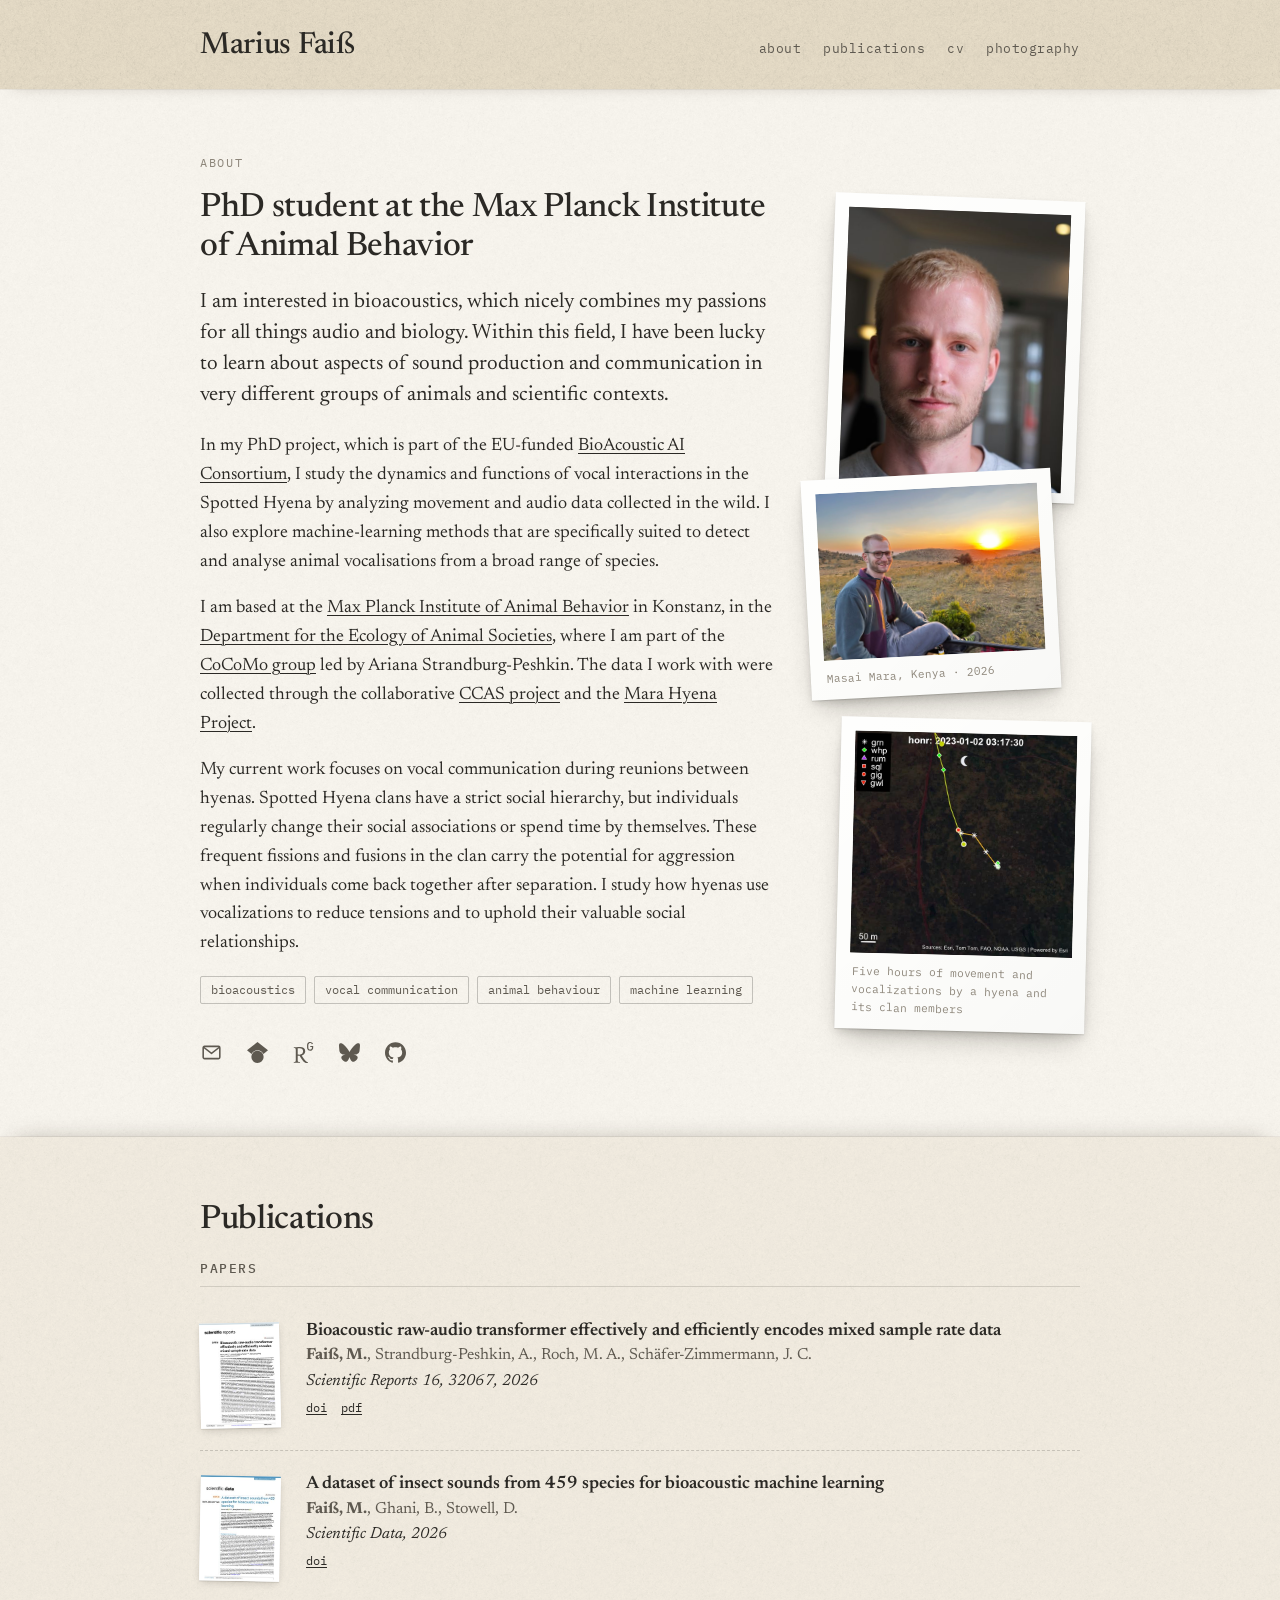
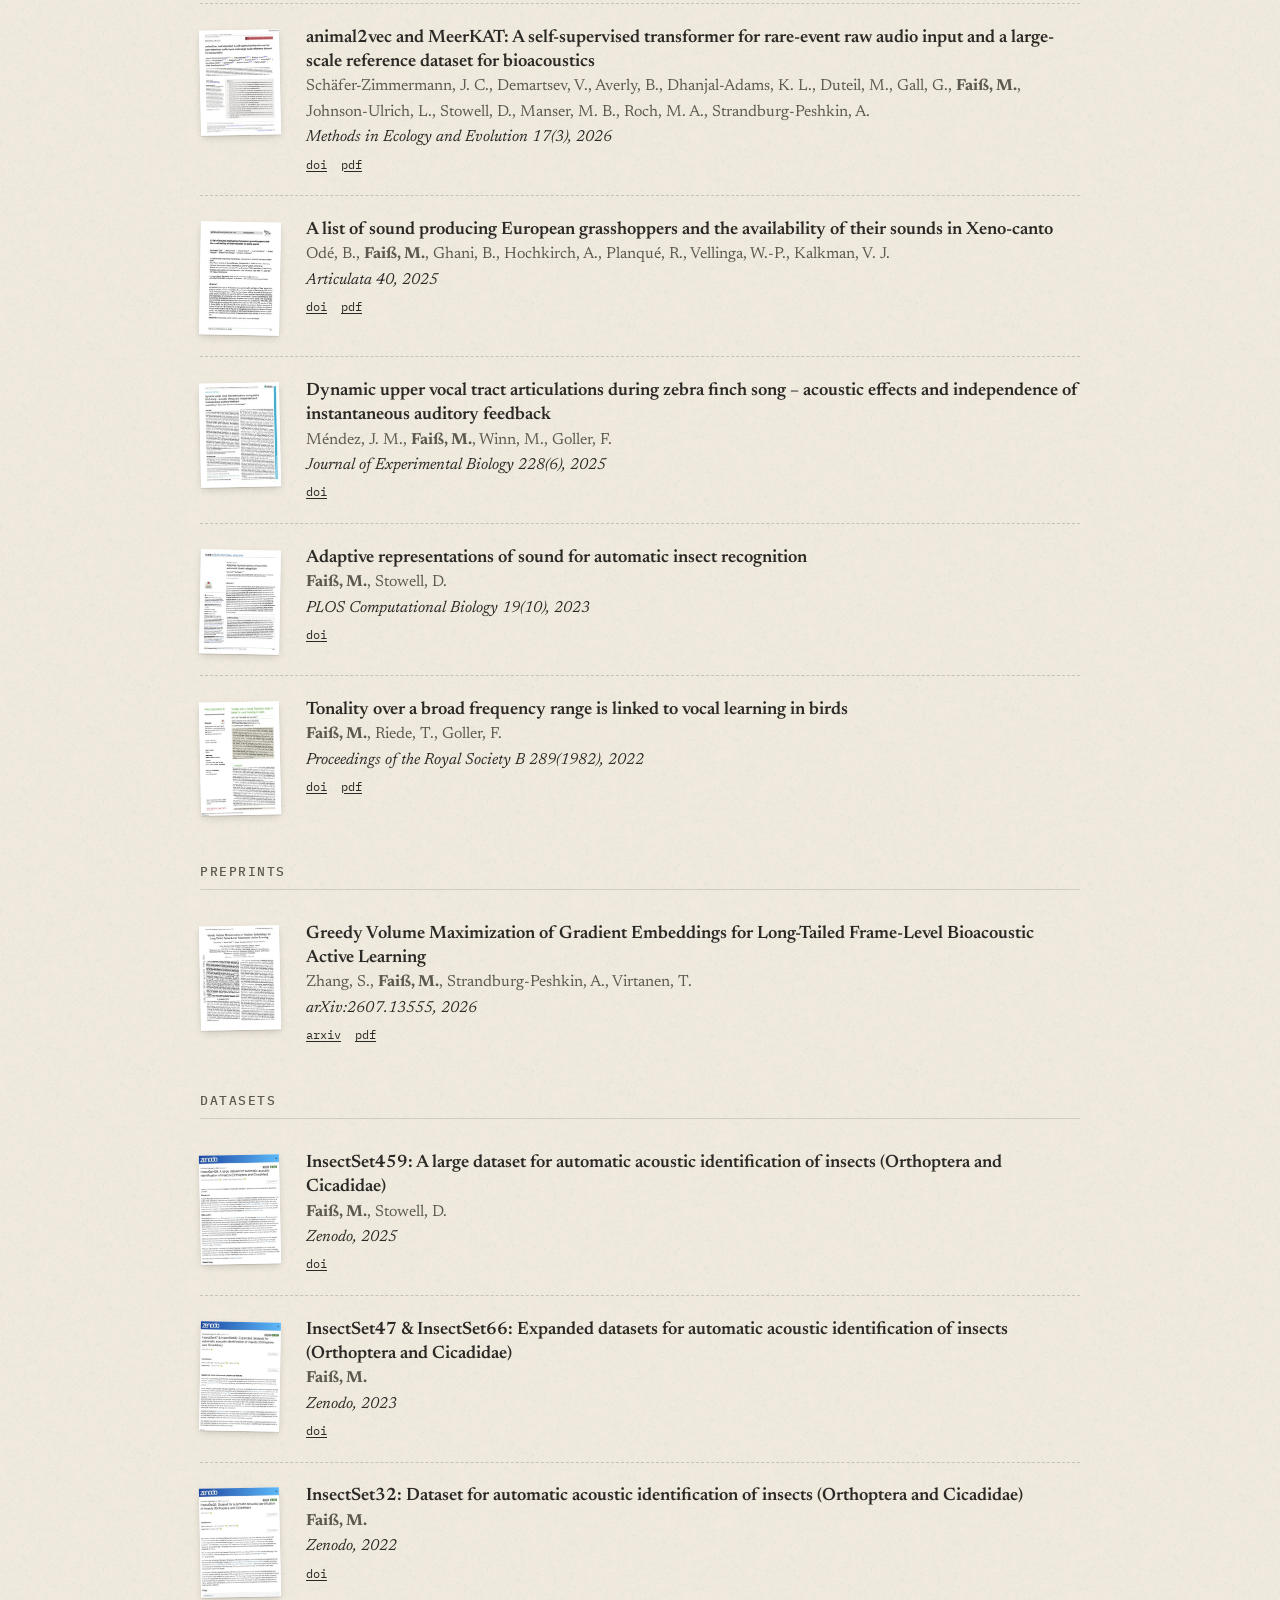
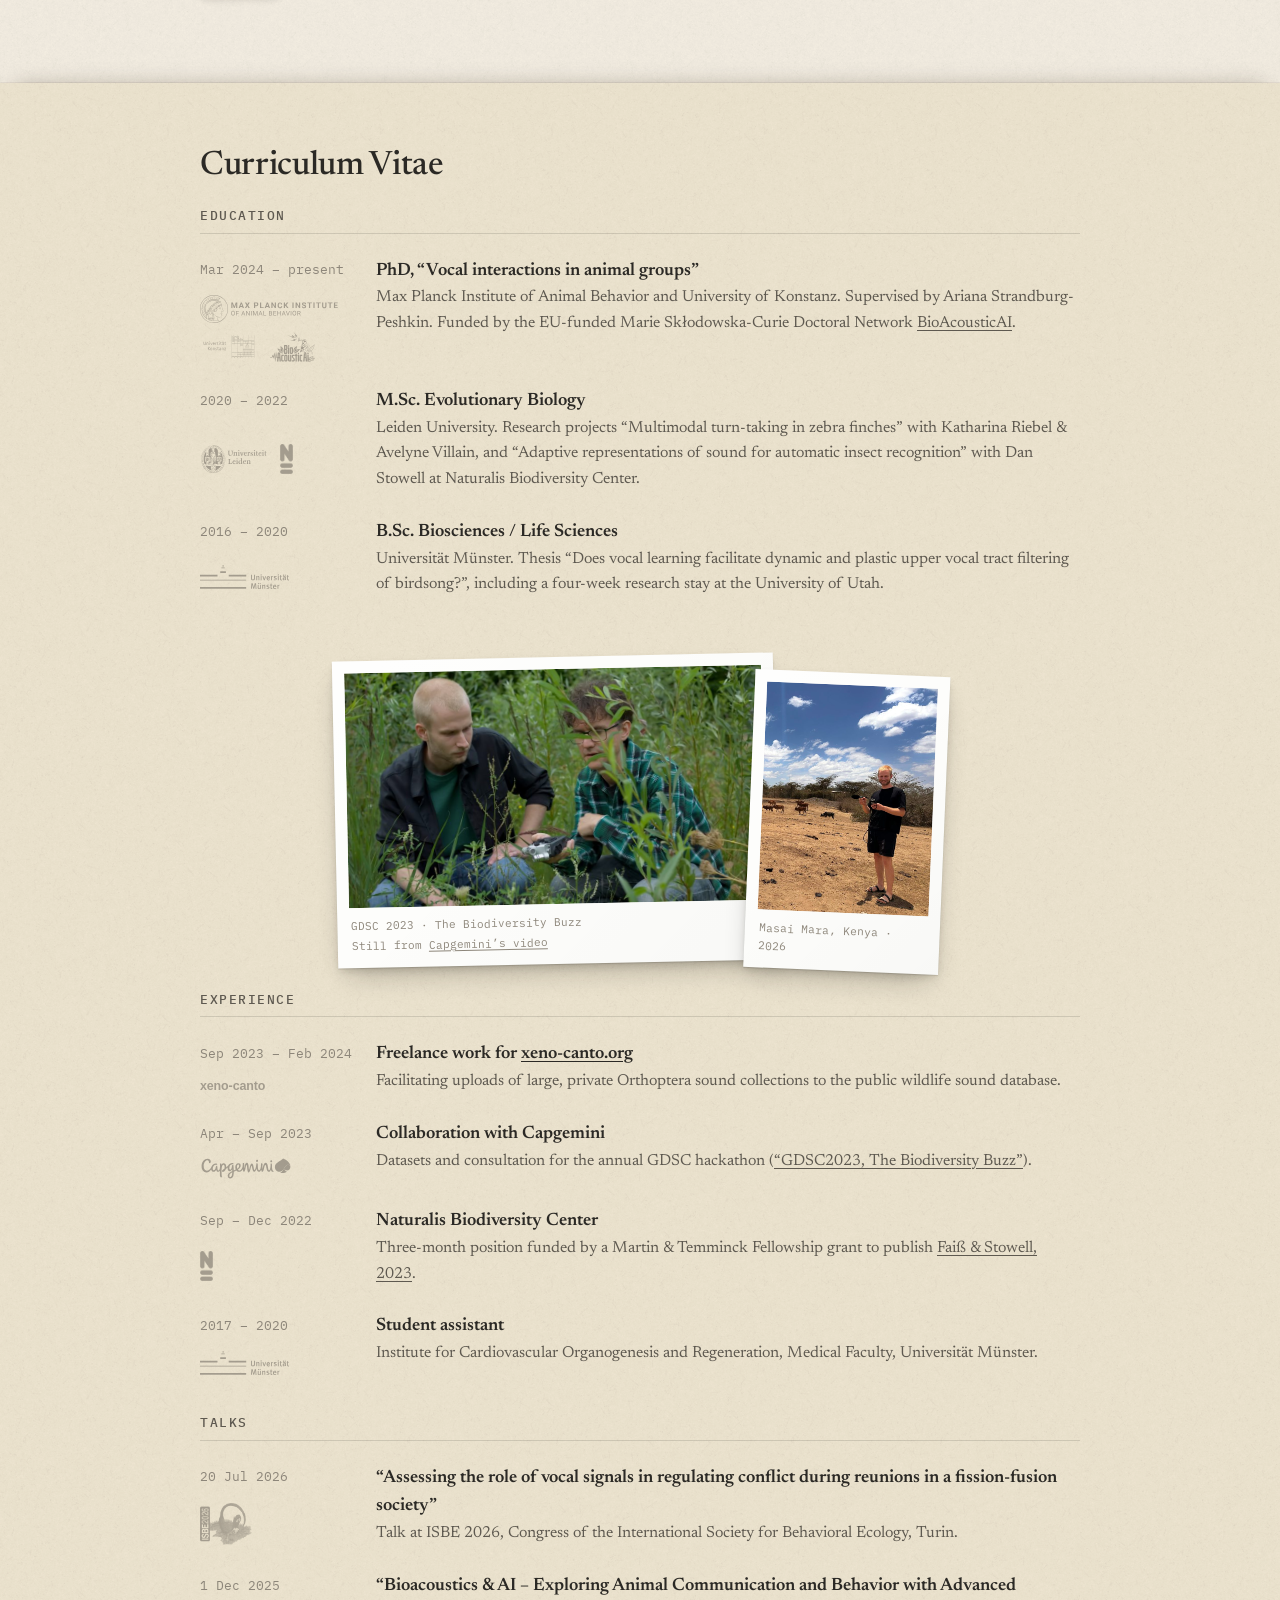
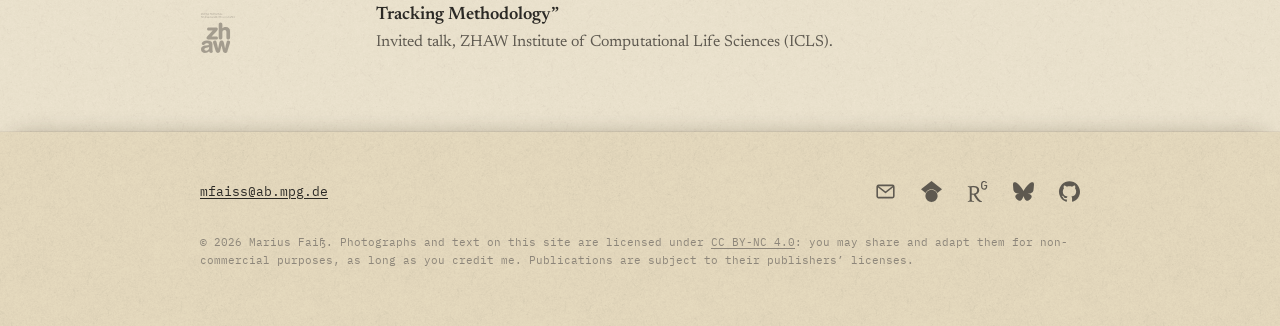
==== index.html @ 3f541213 "Photo viewer: tap the left or right half of the photo to go back or forward on touch screens Co-Auth" ====
<!doctype html>
<html lang="en">
<head>
  <meta charset="utf-8">
  <meta name="viewport" content="width=device-width, initial-scale=1, viewport-fit=cover">
  <meta name="theme-color" content="#e9dfca">
  <title>Marius Faiß</title>
  <meta name="description" content="Marius Faiß, PhD student in bioacoustics at the Max Planck Institute of Animal Behavior. Research, CV, publications and analog photography.">
  <link rel="preconnect" href="https://fonts.googleapis.com">
  <link rel="preconnect" href="https://fonts.gstatic.com" crossorigin>
  <link href="https://fonts.googleapis.com/css2?family=IBM+Plex+Mono:wght@400;500&family=Newsreader:ital,opsz,wght@0,6..72,400;0,6..72,500;0,6..72,600;1,6..72,400&display=swap" rel="stylesheet">
  <link rel="stylesheet" href="css/style.css?v=47aab114">
  <script src="js/site.js?v=64daeb71" defer></script>
</head>
<body>
  <main class="desk">

    <header class="masthead">
      <h1><a href="index.html">Marius Faiß</a></h1>
      <nav>
        <a href="#about">about</a>
        <a href="#publications">publications</a>
        <a href="#cv">cv</a>
        <a href="photography.html">photography</a>
      </nav>
    </header>

    <!-- About: fresh white paper -->
    <section id="about" class="sheet sheet--about paper paper--white">
      <span class="label">About</span>
      <div class="about-grid">
      <div class="about-text">
      <h2>PhD student at the Max Planck Institute of Animal Behavior</h2>
      <p class="lede">I am interested in bioacoustics, which nicely combines my passions for all things audio and biology. Within this field, I have been lucky to learn about aspects of sound production and communication in very different groups of animals and scientific contexts.</p>
      <p>In my PhD project, which is part of the EU-funded <a href="https://bioacousticai.eu">BioAcoustic AI Consortium</a>, I study the dynamics and functions of vocal interactions in the Spotted Hyena by analyzing movement and audio data collected in the wild. I also explore machine-learning methods that are specifically suited to detect and analyse animal vocalisations from a broad range of species.</p>
      <p>I am based at the <a href="https://www.ab.mpg.de/verhaltensbiologie">Max Planck Institute of Animal Behavior</a> in Konstanz, in the <a href="https://www.ab.mpg.de/crofoot">Department for the Ecology of Animal Societies</a>, where I am part of the <a href="https://www.cocomo.group/">CoCoMo group</a> led by Ariana Strandburg-Peshkin. The data I work with were collected through the collaborative <a href="https://www.movecall.group/home">CCAS project</a> and the <a href="https://www.marahyenas.com">Mara Hyena Project</a>.</p>
      <p>My current work focuses on vocal communication during reunions between hyenas. Spotted Hyena clans have a strict social hierarchy, but individuals regularly change their social associations or spend time by themselves. These frequent fissions and fusions in the clan carry the potential for aggression when individuals come back together after separation. I study how hyenas use vocalizations to reduce tensions and to uphold their valuable social relationships.</p>
      <ul class="interests">
        <li>bioacoustics</li>
        <li>vocal communication</li>
        <li>animal behaviour</li>
        <li>machine learning</li>
      </ul>
      <ul class="icon-links">
        <li><a href="mailto:mfaiss@ab.mpg.de" title="Email" aria-label="Email"><svg viewBox="0 0 24 24" aria-hidden="true" fill="none" stroke="currentColor" stroke-width="1.8" stroke-linejoin="round"><rect x="2.5" y="5" width="19" height="14" rx="1.5"/><path d="M3 6l9 7 9-7"/></svg></a></li>
        <li><a href="https://scholar.google.com/citations?user=2Td-MbgAAAAJ" title="Google Scholar" aria-label="Google Scholar" target="_blank" rel="noopener"><svg viewBox="0 0 24 24" aria-hidden="true" fill="currentColor"><path d="M5.242 13.769L0 9.5 12 0l12 9.5-5.242 4.269C17.548 11.249 14.978 9.5 12 9.5c-2.977 0-5.548 1.748-6.758 4.269zM12 10a7 7 0 1 0 0 14 7 7 0 0 0 0-14z"/></svg></a></li>
        <li><a href="https://www.researchgate.net/profile/Marius-Faiss-2" title="ResearchGate" aria-label="ResearchGate" target="_blank" rel="noopener"><svg viewBox="0 0 24 24" aria-hidden="true" fill="currentColor"><path d="M19.586 0c-.818 0-1.508.19-2.073.565-.563.377-.97.936-1.213 1.68a3.193 3.193 0 0 0-.112.437 8.365 8.365 0 0 0-.078.53 9 9 0 0 0-.05.727c-.01.282-.013.621-.013 1.016a31.121 31.123 0 0 0 .014 1.017 9 9 0 0 0 .05.727 7.946 7.946 0 0 0 .077.53h-.005a3.334 3.334 0 0 0 .113.438c.245.743.65 1.303 1.214 1.68.565.376 1.256.564 2.075.564.8 0 1.536-.213 2.105-.603.57-.39.94-.916 1.175-1.65.076-.235.135-.558.177-.93a10.9 10.9 0 0 0 .043-1.207v-.82c0-.095-.047-.142-.14-.142h-3.064c-.094 0-.14.047-.14.141v.956c0 .094.046.14.14.14h1.666c.056 0 .084.03.084.086 0 .36 0 .62-.036.865-.038.244-.1.447-.147.606-.108.385-.348.664-.638.876-.29.212-.738.35-1.227.35-.545 0-.901-.15-1.21-.353-.306-.203-.517-.454-.67-.915a3.136 3.136 0 0 1-.147-.762 17.366 17.367 0 0 1-.034-.656c-.01-.26-.014-.572-.014-.939a26.401 26.403 0 0 1 .014-.938 15.821 15.822 0 0 1 .035-.656 3.19 3.19 0 0 1 .148-.76 1.89 1.89 0 0 1 .742-1.01c.344-.244.593-.352 1.137-.352.508 0 .815.096 1.144.303.33.207.528.492.764.925.047.094.111.118.198.07l1.044-.43c.075-.048.09-.115.042-.199a3.549 3.549 0 0 0-.466-.742 3 3 0 0 0-.679-.607 3.313 3.313 0 0 0-.903-.41A4.068 4.068 0 0 0 19.586 0zM8.217 5.836c-1.69 0-3.036.086-4.297.086-1.146 0-2.291 0-3.007-.029v.831l1.088.2c.744.144 1.174.488 1.174 2.264v11.288c0 1.777-.43 2.12-1.174 2.263l-1.088.2v.832c.773-.029 2.12-.086 3.465-.086 1.29 0 2.951.057 3.667.086v-.831l-1.49-.2c-.773-.115-1.174-.487-1.174-2.264v-4.784c.688.057 1.29.057 2.206.057 1.748 3.123 3.41 5.472 4.355 6.56.86 1.032 2.177 1.691 3.839 1.691.487 0 1.003-.086 1.318-.23v-.744c-1.031 0-2.063-.716-2.808-1.518-1.26-1.376-2.95-3.582-4.355-6.074 2.32-.545 4.04-2.722 4.04-4.9 0-3.208-2.492-4.698-5.758-4.698zm-.515 1.29c2.406 0 3.839 1.26 3.839 3.552 0 2.263-1.547 3.782-4.097 3.782-.974 0-1.404-.03-2.063-.086v-7.19c.66-.059 1.547-.059 2.32-.059z"/></svg></a></li>
        <li><a href="https://bsky.app/profile/mariusfaiss.bsky.social" title="Bluesky" aria-label="Bluesky" target="_blank" rel="noopener"><svg viewBox="0 0 24 24" aria-hidden="true" fill="currentColor"><path d="M5.202 2.857C7.954 4.922 10.913 9.11 12 11.358c1.087-2.247 4.046-6.436 6.798-8.501C20.783 1.366 24 .213 24 3.883c0 .732-.42 6.156-.667 7.037-.856 3.061-3.978 3.842-6.755 3.37 4.854.826 6.089 3.562 3.422 6.299-5.065 5.196-7.28-1.304-7.847-2.97-.104-.305-.152-.448-.153-.327 0-.121-.05.022-.153.327-.568 1.666-2.782 8.166-7.847 2.97-2.667-2.737-1.432-5.473 3.422-6.3-2.777.473-5.899-.308-6.755-3.369C.42 10.04 0 4.615 0 3.883c0-3.67 3.217-2.517 5.202-1.026"/></svg></a></li>
        <li><a href="https://github.com/mariusfaiss" title="GitHub" aria-label="GitHub" target="_blank" rel="noopener"><svg viewBox="0 0 24 24" aria-hidden="true" fill="currentColor"><path d="M12 .297c-6.63 0-12 5.373-12 12 0 5.303 3.438 9.8 8.205 11.385.6.113.82-.258.82-.577 0-.285-.01-1.04-.015-2.04-3.338.724-4.042-1.61-4.042-1.61C4.422 18.07 3.633 17.7 3.633 17.7c-1.087-.744.084-.729.084-.729 1.205.084 1.838 1.236 1.838 1.236 1.07 1.835 2.809 1.305 3.495.998.108-.776.417-1.305.76-1.605-2.665-.3-5.466-1.332-5.466-5.93 0-1.31.465-2.38 1.235-3.22-.135-.303-.54-1.523.105-3.176 0 0 1.005-.322 3.3 1.23.96-.267 1.98-.399 3-.405 1.02.006 2.04.138 3 .405 2.28-1.552 3.285-1.23 3.285-1.23.645 1.653.24 2.873.12 3.176.765.84 1.23 1.91 1.23 3.22 0 4.61-2.805 5.625-5.475 5.92.42.36.81 1.096.81 2.22 0 1.606-.015 2.896-.015 3.286 0 .315.21.69.825.57C20.565 22.092 24 17.592 24 12.297c0-6.627-5.373-12-12-12"/></svg></a></li>
      </ul>
      </div>
      <div class="about-prints">
        <figure class="print print--me">
          <div class="frame"><img src="photos/me/dscf5089.jpg" width="900" height="600" alt="Portrait of Marius Faiß"></div>
        </figure>
        <figure class="print print--me">
          <div class="frame"><img src="photos/me/img-8635.jpg" width="900" height="675" alt="Marius Faiß at sunset in the Masai Mara" loading="lazy"></div>
          <figcaption><span>Masai Mara, Kenya · 2026</span></figcaption>
        </figure>
        <figure class="print print--me print--video" title="Click to enlarge">
          <div class="frame"><video src="video/honr-movement.mp4" poster="video/honr-movement.jpg" width="600" height="600" autoplay muted loop playsinline preload="metadata" aria-label="Animated map of five hours of movement and vocalizations by a hyena and its clan members"></video></div>
          <figcaption><span>Five hours of movement and vocalizations by a hyena and its clan members</span></figcaption>
        </figure>
      </div>
      </div>
    </section>

    <!-- Publications: off-white stock -->
    <section id="publications" class="sheet sheet--pubs paper paper--offwhite">
      <h2>Publications</h2>

      <h3>Papers</h3>
      <ol class="pubs">
        <li>
          <a class="pub-thumb" href="https://doi.org/10.1038/s41598-026-74940-3" tabindex="-1" aria-hidden="true"><img src="img/pubs/scirep-2026.jpg" width="240" height="339" alt="" loading="lazy"></a>
          <span class="title">Bioacoustic raw-audio transformer effectively and efficiently encodes mixed sample rate data</span>
          <span class="authors"><strong>Faiß, M.</strong>, Strandburg-Peshkin, A., Roch, M. A., Schäfer-Zimmermann, J. C.</span>
          <span class="venue">Scientific Reports 16, 32067, 2026</span>
          <span class="links"><a href="https://doi.org/10.1038/s41598-026-74940-3">doi</a><a href="https://www.nature.com/articles/s41598-026-74940-3.pdf">pdf</a></span>
        </li>
        <li>
          <a class="pub-thumb" href="https://doi.org/10.1038/s41597-026-07123-4" tabindex="-1" aria-hidden="true"><img src="img/pubs/scidata-2026.jpg" width="240" height="339" alt="" loading="lazy"></a>
          <span class="title">A dataset of insect sounds from 459 species for bioacoustic machine learning</span>
          <span class="authors"><strong>Faiß, M.</strong>, Ghani, B., Stowell, D.</span>
          <span class="venue">Scientific Data, 2026</span>
          <span class="links"><a href="https://doi.org/10.1038/s41597-026-07123-4">doi</a></span>
        </li>
        <li>
          <a class="pub-thumb" href="https://doi.org/10.1111/2041-210x.70218" tabindex="-1" aria-hidden="true"><img src="img/pubs/mee-2026.jpg" width="240" height="339" alt="" loading="lazy"></a>
          <span class="title">animal2vec and MeerKAT: A self-supervised transformer for rare-event raw audio input and a large-scale reference dataset for bioacoustics</span>
          <span class="authors">Schäfer-Zimmermann, J. C., Demartsev, V., Averly, B., Dhanjal-Adams, K. L., Duteil, M., Gall, G., <strong>Faiß, M.</strong>, Johnson-Ulrich, L., Stowell, D., Manser, M. B., Roch, M. A., Strandburg-Peshkin, A.</span>
          <span class="venue">Methods in Ecology and Evolution 17(3), 2026</span>
          <span class="links"><a href="https://doi.org/10.1111/2041-210x.70218">doi</a><a href="https://besjournals.onlinelibrary.wiley.com/doi/pdf/10.1111/2041-210x.70218">pdf</a></span>
        </li>
        <li>
          <a class="pub-thumb" href="https://doi.org/10.62323/a100191" tabindex="-1" aria-hidden="true"><img src="img/pubs/articulata-2025.jpg" width="240" height="339" alt="" loading="lazy"></a>
          <span class="title">A list of sound producing European grasshoppers and the availability of their sounds in Xeno-canto</span>
          <span class="authors">Odé, B., <strong>Faiß, M.</strong>, Ghani, B., Hochkirch, A., Planqué, R., Vellinga, W.-P., Kalkman, V. J.</span>
          <span class="venue">Articulata 40, 2025</span>
          <span class="links"><a href="https://doi.org/10.62323/a100191">doi</a><a href="https://repository.naturalis.nl/pub/801802/Ode-2025-A-list-of-sound-producing-A.pdf">pdf</a></span>
        </li>
        <li>
          <a class="pub-thumb" href="https://doi.org/10.1242/jeb.249696" tabindex="-1" aria-hidden="true"><img src="img/pubs/jeb-2025.jpg" width="240" height="339" alt="" loading="lazy"></a>
          <span class="title">Dynamic upper vocal tract articulations during zebra finch song – acoustic effects and independence of instantaneous auditory feedback</span>
          <span class="authors">Méndez, J. M., <strong>Faiß, M.</strong>, Winn, M., Goller, F.</span>
          <span class="venue">Journal of Experimental Biology 228(6), 2025</span>
          <span class="links"><a href="https://doi.org/10.1242/jeb.249696">doi</a></span>
        </li>
        <li>
          <a class="pub-thumb" href="https://doi.org/10.1371/journal.pcbi.1011541" tabindex="-1" aria-hidden="true"><img src="img/pubs/ploscb-2023.jpg" width="240" height="339" alt="" loading="lazy"></a>
          <span class="title">Adaptive representations of sound for automatic insect recognition</span>
          <span class="authors"><strong>Faiß, M.</strong>, Stowell, D.</span>
          <span class="venue">PLOS Computational Biology 19(10), 2023</span>
          <span class="links"><a href="https://doi.org/10.1371/journal.pcbi.1011541">doi</a></span>
        </li>
        <li>
          <a class="pub-thumb" href="https://doi.org/10.1098/rspb.2022.0792" tabindex="-1" aria-hidden="true"><img src="img/pubs/procb-2022.jpg" width="240" height="339" alt="" loading="lazy"></a>
          <span class="title">Tonality over a broad frequency range is linked to vocal learning in birds</span>
          <span class="authors"><strong>Faiß, M.</strong>, Riede, T., Goller, F.</span>
          <span class="venue">Proceedings of the Royal Society B 289(1982), 2022</span>
          <span class="links"><a href="https://doi.org/10.1098/rspb.2022.0792">doi</a><a href="https://pmc.ncbi.nlm.nih.gov/articles/PMC9470270/">pdf</a></span>
        </li>
      </ol>

      <h3>Preprints</h3>
      <ol class="pubs">
        <li>
          <a class="pub-thumb" href="https://arxiv.org/abs/2607.13555" tabindex="-1" aria-hidden="true"><img src="img/pubs/arxiv-2026.jpg" width="240" height="339" alt="" loading="lazy"></a>
          <span class="title">Greedy Volume Maximization of Gradient Embeddings for Long-Tailed Frame-Level Bioacoustic Active Learning</span>
          <span class="authors">Zhang, S., <strong>Faiß, M.</strong>, Strandburg-Peshkin, A., Virtanen, T.</span>
          <span class="venue">arXiv:2607.13555, 2026</span>
          <span class="links"><a href="https://arxiv.org/abs/2607.13555">arxiv</a><a href="https://arxiv.org/pdf/2607.13555">pdf</a></span>
        </li>
      </ol>

      <h3>Datasets</h3>
      <ol class="pubs">
        <li>
          <a class="pub-thumb" href="https://doi.org/10.5281/zenodo.14056457" tabindex="-1" aria-hidden="true"><img src="img/pubs/zenodo-insectset459.jpg" width="240" height="339" alt="" loading="lazy"></a>
          <span class="title">InsectSet459: A large dataset for automatic acoustic identification of insects (Orthoptera and Cicadidae)</span>
          <span class="authors"><strong>Faiß, M.</strong>, Stowell, D.</span>
          <span class="venue">Zenodo, 2025</span>
          <span class="links"><a href="https://doi.org/10.5281/zenodo.14056457">doi</a></span>
        </li>
        <li>
          <a class="pub-thumb" href="https://doi.org/10.5281/zenodo.8252141" tabindex="-1" aria-hidden="true"><img src="img/pubs/zenodo-insectset47-66.jpg" width="240" height="339" alt="" loading="lazy"></a>
          <span class="title">InsectSet47 &amp; InsectSet66: Expanded datasets for automatic acoustic identification of insects (Orthoptera and Cicadidae)</span>
          <span class="authors"><strong>Faiß, M.</strong></span>
          <span class="venue">Zenodo, 2023</span>
          <span class="links"><a href="https://doi.org/10.5281/zenodo.8252141">doi</a></span>
        </li>
        <li>
          <a class="pub-thumb" href="https://doi.org/10.5281/zenodo.7072196" tabindex="-1" aria-hidden="true"><img src="img/pubs/zenodo-insectset32.jpg" width="240" height="339" alt="" loading="lazy"></a>
          <span class="title">InsectSet32: Dataset for automatic acoustic identification of insects (Orthoptera and Cicadidae)</span>
          <span class="authors"><strong>Faiß, M.</strong></span>
          <span class="venue">Zenodo, 2022</span>
          <span class="links"><a href="https://doi.org/10.5281/zenodo.7072196">doi</a></span>
        </li>
      </ol>
    </section>

    <!-- CV: heavier cream stock -->
    <section id="cv" class="sheet sheet--cv paper paper--cream">
      <h2>Curriculum Vitae</h2>

      <h3>Education</h3>
      <ul class="entries">
        <li>
          <span class="when">Mar 2024 – present</span>
          <span class="what"><strong>PhD, “Vocal interactions in animal groups”</strong><span>Max Planck Institute of Animal Behavior and University of Konstanz. Supervised by Ariana Strandburg-Peshkin. Funded by the EU-funded Marie Skłodowska-Curie Doctoral Network <a href="https://bioacousticai.eu">BioAcousticAI</a>.</span></span>
          <span class="cv-logos">
            <span class="cv-logo" role="img" aria-label="Max Planck Institute of Animal Behavior" style="--logo: url(../img/logos/mpi-ab.svg); --w: 140px; --h: 28px"></span>
            <span class="cv-logo" role="img" aria-label="University of Konstanz" style="--logo: url(../img/logos/konstanz.svg); --w: 58px; --h: 30px"></span>
            <span class="cv-logo" role="img" aria-label="BioAcousticAI" style="--logo: url(../img/logos/bioacousticai.svg); --w: 45px; --h: 30px"></span>
          </span>
        </li>
        <li>
          <span class="when">2020 – 2022</span>
          <span class="what"><strong>M.Sc. Evolutionary Biology</strong><span>Leiden University. Research projects “Multimodal turn-taking in zebra finches” with Katharina Riebel &amp; Avelyne Villain, and “Adaptive representations of sound for automatic insect recognition” with Dan Stowell at Naturalis Biodiversity Center.</span></span>
          <span class="cv-logos">
            <span class="cv-logo" role="img" aria-label="Leiden University" style="--logo: url(../img/logos/leiden.svg); --w: 68px; --h: 30px"></span>
            <span class="cv-logo" role="img" aria-label="Naturalis Biodiversity Center" style="--logo: url(../img/logos/naturalis.svg); --w: 13px; --h: 30px"></span>
          </span>
        </li>
        <li>
          <span class="when">2016 – 2020</span>
          <span class="what"><strong>B.Sc. Biosciences / Life Sciences</strong><span>Universität Münster. Thesis “Does vocal learning facilitate dynamic and plastic upper vocal tract filtering of birdsong?”, including a four-week research stay at the University of Utah.</span></span>
          <span class="cv-logos">
            <span class="cv-logo" role="img" aria-label="Universität Münster" style="--logo: url(../img/logos/muenster.svg)"></span>
          </span>
        </li>
      </ul>

      <div class="cv-prints">
        <figure class="print print--cv" style="--r: 1.775">
          <a class="frame" href="https://www.youtube.com/watch?v=oyo_aV-KsMM"><img src="photos/me/cg.jpg" width="900" height="507" alt="Marius Faiß recording insect sounds in tall vegetation" loading="lazy"></a>
          <figcaption><span>GDSC 2023 · The Biodiversity Buzz</span><span>Still from <a href="https://www.youtube.com/watch?v=oyo_aV-KsMM">Capgemini’s video</a></span></figcaption>
        </figure>
        <figure class="print print--cv" style="--r: 0.75">
          <div class="frame"><img src="photos/me/img-9001.jpg" width="675" height="900" alt="Marius Faiß with a microphone and sound recorder in the Masai Mara" loading="lazy"></div>
          <figcaption><span>Masai Mara, Kenya · 2026</span></figcaption>
        </figure>
      </div>

      <h3>Experience</h3>
      <ul class="entries">
        <li>
          <span class="when">Sep 2023 – Feb 2024</span>
          <span class="what"><strong>Freelance work for <a href="https://xeno-canto.org">xeno-canto.org</a></strong><span>Facilitating uploads of large, private Orthoptera sound collections to the public wildlife sound database.</span></span>
          <span class="cv-logos">
            <a class="cv-logo cv-logo--text" href="https://xeno-canto.org" aria-label="xeno-canto">xeno-canto</a>
          </span>
        </li>
        <li>
          <span class="when">Apr – Sep 2023</span>
          <span class="what"><strong>Collaboration with Capgemini</strong><span>Datasets and consultation for the annual GDSC hackathon (<a href="https://www.capgemini.com/news/inside-stories/catching-the-ai-bug/">“GDSC2023, The Biodiversity Buzz”</a>).</span></span>
          <span class="cv-logos">
            <span class="cv-logo" role="img" aria-label="Capgemini" style="--logo: url(../img/logos/capgemini.svg)"></span>
          </span>
        </li>
        <li>
          <span class="when">Sep – Dec 2022</span>
          <span class="what"><strong>Naturalis Biodiversity Center</strong><span>Three-month position funded by a Martin &amp; Temminck Fellowship grant to publish <a href="https://doi.org/10.1371/journal.pcbi.1011541">Faiß &amp; Stowell, 2023</a>.</span></span>
          <span class="cv-logos">
            <span class="cv-logo" role="img" aria-label="Naturalis Biodiversity Center" style="--logo: url(../img/logos/naturalis.svg); --w: 13px; --h: 30px"></span>
          </span>
        </li>
        <li>
          <span class="when">2017 – 2020</span>
          <span class="what"><strong>Student assistant</strong><span>Institute for Cardiovascular Organogenesis and Regeneration, Medical Faculty, Universität Münster.</span></span>
          <span class="cv-logos">
            <span class="cv-logo" role="img" aria-label="Universität Münster" style="--logo: url(../img/logos/muenster.svg)"></span>
          </span>
        </li>
      </ul>

      <h3>Talks</h3>
      <ul class="entries">
        <li>
          <span class="when">20 Jul 2026</span>
          <span class="what"><strong>“Assessing the role of vocal signals in regulating conflict during reunions in a fission-fusion society”</strong><span>Talk at ISBE 2026, Congress of the International Society for Behavioral Ecology, Turin.</span></span>
          <span class="cv-logos">
            <span class="cv-logo" role="img" aria-label="ISBE 2026 Congress" style="--logo: url(../img/logos/isbe2026.png); --w: 52px; --h: 42px"></span>
          </span>
        </li>
        <li>
          <span class="when">1 Dec 2025</span>
          <span class="what"><strong>“Bioacoustics &amp; AI – Exploring Animal Communication and Behavior with Advanced Tracking Methodology”</strong><span>Invited talk, ZHAW Institute of Computational Life Sciences (ICLS).</span></span>
          <span class="cv-logos">
            <span class="cv-logo" role="img" aria-label="ZHAW Zurich University of Applied Sciences" style="--logo: url(../img/logos/zhaw.svg); --w: 36px; --h: 42px"></span>
          </span>
        </li>
      </ul>
    </section>

    <!-- Contact: older paper -->
    <footer class="sheet sheet--footer paper paper--aged">
      <p><a href="mailto:mfaiss@ab.mpg.de">mfaiss@ab.mpg.de</a></p>
      <ul class="icon-links">
        <li><a href="mailto:mfaiss@ab.mpg.de" title="Email" aria-label="Email"><svg viewBox="0 0 24 24" aria-hidden="true" fill="none" stroke="currentColor" stroke-width="1.8" stroke-linejoin="round"><rect x="2.5" y="5" width="19" height="14" rx="1.5"/><path d="M3 6l9 7 9-7"/></svg></a></li>
        <li><a href="https://scholar.google.com/citations?user=2Td-MbgAAAAJ" title="Google Scholar" aria-label="Google Scholar" target="_blank" rel="noopener"><svg viewBox="0 0 24 24" aria-hidden="true" fill="currentColor"><path d="M5.242 13.769L0 9.5 12 0l12 9.5-5.242 4.269C17.548 11.249 14.978 9.5 12 9.5c-2.977 0-5.548 1.748-6.758 4.269zM12 10a7 7 0 1 0 0 14 7 7 0 0 0 0-14z"/></svg></a></li>
        <li><a href="https://www.researchgate.net/profile/Marius-Faiss-2" title="ResearchGate" aria-label="ResearchGate" target="_blank" rel="noopener"><svg viewBox="0 0 24 24" aria-hidden="true" fill="currentColor"><path d="M19.586 0c-.818 0-1.508.19-2.073.565-.563.377-.97.936-1.213 1.68a3.193 3.193 0 0 0-.112.437 8.365 8.365 0 0 0-.078.53 9 9 0 0 0-.05.727c-.01.282-.013.621-.013 1.016a31.121 31.123 0 0 0 .014 1.017 9 9 0 0 0 .05.727 7.946 7.946 0 0 0 .077.53h-.005a3.334 3.334 0 0 0 .113.438c.245.743.65 1.303 1.214 1.68.565.376 1.256.564 2.075.564.8 0 1.536-.213 2.105-.603.57-.39.94-.916 1.175-1.65.076-.235.135-.558.177-.93a10.9 10.9 0 0 0 .043-1.207v-.82c0-.095-.047-.142-.14-.142h-3.064c-.094 0-.14.047-.14.141v.956c0 .094.046.14.14.14h1.666c.056 0 .084.03.084.086 0 .36 0 .62-.036.865-.038.244-.1.447-.147.606-.108.385-.348.664-.638.876-.29.212-.738.35-1.227.35-.545 0-.901-.15-1.21-.353-.306-.203-.517-.454-.67-.915a3.136 3.136 0 0 1-.147-.762 17.366 17.367 0 0 1-.034-.656c-.01-.26-.014-.572-.014-.939a26.401 26.403 0 0 1 .014-.938 15.821 15.822 0 0 1 .035-.656 3.19 3.19 0 0 1 .148-.76 1.89 1.89 0 0 1 .742-1.01c.344-.244.593-.352 1.137-.352.508 0 .815.096 1.144.303.33.207.528.492.764.925.047.094.111.118.198.07l1.044-.43c.075-.048.09-.115.042-.199a3.549 3.549 0 0 0-.466-.742 3 3 0 0 0-.679-.607 3.313 3.313 0 0 0-.903-.41A4.068 4.068 0 0 0 19.586 0zM8.217 5.836c-1.69 0-3.036.086-4.297.086-1.146 0-2.291 0-3.007-.029v.831l1.088.2c.744.144 1.174.488 1.174 2.264v11.288c0 1.777-.43 2.12-1.174 2.263l-1.088.2v.832c.773-.029 2.12-.086 3.465-.086 1.29 0 2.951.057 3.667.086v-.831l-1.49-.2c-.773-.115-1.174-.487-1.174-2.264v-4.784c.688.057 1.29.057 2.206.057 1.748 3.123 3.41 5.472 4.355 6.56.86 1.032 2.177 1.691 3.839 1.691.487 0 1.003-.086 1.318-.23v-.744c-1.031 0-2.063-.716-2.808-1.518-1.26-1.376-2.95-3.582-4.355-6.074 2.32-.545 4.04-2.722 4.04-4.9 0-3.208-2.492-4.698-5.758-4.698zm-.515 1.29c2.406 0 3.839 1.26 3.839 3.552 0 2.263-1.547 3.782-4.097 3.782-.974 0-1.404-.03-2.063-.086v-7.19c.66-.059 1.547-.059 2.32-.059z"/></svg></a></li>
        <li><a href="https://bsky.app/profile/mariusfaiss.bsky.social" title="Bluesky" aria-label="Bluesky" target="_blank" rel="noopener"><svg viewBox="0 0 24 24" aria-hidden="true" fill="currentColor"><path d="M5.202 2.857C7.954 4.922 10.913 9.11 12 11.358c1.087-2.247 4.046-6.436 6.798-8.501C20.783 1.366 24 .213 24 3.883c0 .732-.42 6.156-.667 7.037-.856 3.061-3.978 3.842-6.755 3.37 4.854.826 6.089 3.562 3.422 6.299-5.065 5.196-7.28-1.304-7.847-2.97-.104-.305-.152-.448-.153-.327 0-.121-.05.022-.153.327-.568 1.666-2.782 8.166-7.847 2.97-2.667-2.737-1.432-5.473 3.422-6.3-2.777.473-5.899-.308-6.755-3.369C.42 10.04 0 4.615 0 3.883c0-3.67 3.217-2.517 5.202-1.026"/></svg></a></li>
        <li><a href="https://github.com/mariusfaiss" title="GitHub" aria-label="GitHub" target="_blank" rel="noopener"><svg viewBox="0 0 24 24" aria-hidden="true" fill="currentColor"><path d="M12 .297c-6.63 0-12 5.373-12 12 0 5.303 3.438 9.8 8.205 11.385.6.113.82-.258.82-.577 0-.285-.01-1.04-.015-2.04-3.338.724-4.042-1.61-4.042-1.61C4.422 18.07 3.633 17.7 3.633 17.7c-1.087-.744.084-.729.084-.729 1.205.084 1.838 1.236 1.838 1.236 1.07 1.835 2.809 1.305 3.495.998.108-.776.417-1.305.76-1.605-2.665-.3-5.466-1.332-5.466-5.93 0-1.31.465-2.38 1.235-3.22-.135-.303-.54-1.523.105-3.176 0 0 1.005-.322 3.3 1.23.96-.267 1.98-.399 3-.405 1.02.006 2.04.138 3 .405 2.28-1.552 3.285-1.23 3.285-1.23.645 1.653.24 2.873.12 3.176.765.84 1.23 1.91 1.23 3.22 0 4.61-2.805 5.625-5.475 5.92.42.36.81 1.096.81 2.22 0 1.606-.015 2.896-.015 3.286 0 .315.21.69.825.57C20.565 22.092 24 17.592 24 12.297c0-6.627-5.373-12-12-12"/></svg></a></li>
      </ul>
      <p class="license">© 2026 Marius Faiß. Photographs and text on this site are licensed under <a href="https://creativecommons.org/licenses/by-nc/4.0/" rel="license noopener" target="_blank">CC BY-NC 4.0</a>: you may share and adapt them for non-commercial purposes, as long as you credit me. Publications are subject to their publishers’ licenses.</p>
    </footer>

  </main>
</body>
</html>
---- css/style.css ----
/* ==========================================================================
   Paper
   The whole page is paper. Each section is a full-width sheet lying slightly
   over the one before it; sheets differ in tone and age:
     --white     fresh printer paper
     --offwhite  uncoated, slightly warmer stock
     --cream     heavier, creamy stock
     --aged      older paper with mottling
   Each paper type has its own subtle texture (img/paper-<type>.jpg, made by
   tools/make_texture.py): nearly white greyscale, multiplied onto the colour.
   ========================================================================== */

:root {
  /* Paper tones */
  --white: #faf7f0;
  --offwhite: #f4eee2;
  --cream: #efe6d1;
  --aged: #e9ddc1;
  --card: #e9dfca;   /* light cardboard, for the top bar */
  --photo: #fdfdfb;

  /* Ink */
  --ink: #2b2925;
  --ink-soft: #5e5950;
  --ink-faint: #8d867a;
  --accent: #8a3b2a; /* dried-ink red, used sparingly */

  /* Fonts */
  --serif: "Newsreader", "Iowan Old Style", Georgia, serif;
  --mono: "IBM Plex Mono", ui-monospace, Menlo, monospace;

  /* Content width inside full-width sheets */
  --measure: 880px;
  --gutter: max(22px, calc((100% - var(--measure)) / 2));

  --masthead-h: 88px;

  /* Shadow a sheet casts upwards onto the sheet beneath it */
  --edge-shadow:
    0 -1px 0 rgba(70, 52, 28, 0.07),
    0 -10px 22px -16px rgba(40, 28, 12, 0.4);
  --shadow:
    0 1px 1px rgba(20, 16, 10, 0.12),
    0 4px 8px -2px rgba(20, 16, 10, 0.16),
    0 14px 28px -10px rgba(20, 16, 10, 0.3);
  --shadow-lifted:
    0 2px 2px rgba(20, 16, 10, 0.1),
    0 10px 18px -4px rgba(20, 16, 10, 0.2),
    0 28px 46px -16px rgba(20, 16, 10, 0.4);
}

* { box-sizing: border-box; }

/* The page behind everything (also what shows around the iPhone's status bar
   and when scrolling past the ends) is the cardboard of the top bar */
html {
  -webkit-text-size-adjust: 100%;
  background: var(--card) url("../img/paper-card.jpg");
  background-size: 384px 384px;
  background-blend-mode: multiply;
}

body {
  margin: 0;
  color: var(--ink);
  font-family: var(--serif);
  font-size: 1.125rem;
  line-height: 1.6;
  overflow-x: hidden;
  min-height: 100vh;
}

a { color: inherit; text-decoration-thickness: 1px; text-underline-offset: 0.18em; }
a:hover { color: var(--accent); }

img { max-width: 100%; display: block; }

/* Keep the footer at the bottom of short pages */
main { display: flex; flex-direction: column; min-height: 100vh; }
.sheet--footer { margin-top: auto; }

/* --------------------------------------------------------------------------
   Paper surfaces
   -------------------------------------------------------------------------- */

.paper, body, .masthead {
  --tone: var(--offwhite);
  --texture: url("../img/paper-offwhite.jpg");
  position: relative;
  background-color: var(--tone);
  background-image: var(--texture);
  background-size: 384px 384px;
  background-blend-mode: multiply;
}

.paper--white    { --tone: var(--white);    --texture: url("../img/paper-white.jpg"); }
.paper--offwhite { --tone: var(--offwhite); --texture: url("../img/paper-offwhite.jpg"); }
.paper--cream    { --tone: var(--cream);    --texture: url("../img/paper-cream.jpg"); }
.paper--aged     { --tone: var(--aged);     --texture: url("../img/paper-aged.jpg"); }
.masthead        { --tone: var(--card);     --texture: url("../img/paper-card.jpg"); }

/* --------------------------------------------------------------------------
   Sheets: full-width, each lying on top of the previous one
   -------------------------------------------------------------------------- */

.masthead,
.sheet {
  padding-inline: var(--gutter);
  box-shadow: var(--edge-shadow);
}

/* The name and menu stay at the top while scrolling (not inside an open photo
   set, which has its own bar) */
.masthead {
  position: sticky;
  top: 0;
  z-index: 50;
  /* a soft edge, like the sheets below; a little deeper once scrolled */
  box-shadow: 0 1px 0 rgba(70, 52, 28, 0.06), 0 8px 16px -14px rgba(40, 28, 12, 0.35);
  transition: box-shadow 0.25s ease;
  display: flex;
  flex-wrap: wrap;
  align-items: baseline;
  justify-content: space-between;
  gap: 12px 32px;
  padding-block: calc(30px + env(safe-area-inset-top, 0px)) 26px;
}
.masthead.is-stuck { box-shadow: 0 10px 20px -16px rgba(40, 28, 12, 0.45), 0 1px 0 rgba(70, 52, 28, 0.06); }
body.viewing-set .masthead { position: relative; box-shadow: none; }
section[id] { scroll-margin-top: var(--masthead-h); }
.masthead h1 {
  margin: 0;
  font-weight: 500;
  font-size: 1.9rem;
  letter-spacing: -0.01em;
  line-height: 1.1;
}
.masthead h1 a { text-decoration: none; }
.masthead nav {
  display: flex;
  flex-wrap: wrap;
  gap: 4px 22px;
  font-family: var(--mono);
  font-size: 0.8rem;
  letter-spacing: 0.04em;
  text-transform: lowercase;
}
.masthead nav a { text-decoration: none; color: var(--ink-soft); }
.masthead nav a:hover,
.masthead nav a[aria-current="page"] { color: var(--accent); }

.sheet { padding-block: clamp(36px, 6vw, 64px); }
.sheet--footer { padding-block: 40px 56px; }

/* Typography inside sheets */
.label {
  display: block;
  margin: 0 0 1.4em;
  font-family: var(--mono);
  font-size: 0.75rem;
  font-weight: 400;
  letter-spacing: 0.14em;
  text-transform: uppercase;
  color: var(--ink-faint);
}
.sheet h2 {
  margin: 0 0 0.6em;
  font-size: 2.1rem;
  font-weight: 500;
  line-height: 1.15;
  letter-spacing: -0.01em;
}
.sheet h3 {
  margin: 2em 0 0.8em;
  font-family: var(--mono);
  font-size: 0.8rem;
  font-weight: 500;
  letter-spacing: 0.12em;
  text-transform: uppercase;
  color: var(--ink-soft);
  padding-bottom: 0.5em;
  border-bottom: 1px solid rgba(43, 41, 37, 0.15);
}
.sheet .label + h3 { margin-top: 0; }
.sheet h2 + h3 { margin-top: 0.4em; }
.sheet p { margin: 0 0 1em; max-width: 62ch; }
.lede { font-size: 1.3rem; line-height: 1.5; }

.interests {
  display: flex;
  flex-wrap: wrap;
  gap: 8px;
  padding: 0;
  margin: 1.4em 0 0;
  list-style: none;
  font-family: var(--mono);
  font-size: 0.78rem;
}
.interests li {
  padding: 3px 10px;
  border: 1px solid rgba(43, 41, 37, 0.25);
  border-radius: 2px;
  color: var(--ink-soft);
}

/* About: text with two prints of me lying on the sheet */
.about-grid {
  display: grid;
  grid-template-columns: minmax(0, 1fr) 250px;
  gap: 56px;
  align-items: start;
}
.about-text h2 { margin-top: 0; }
.about-prints { padding-top: 8px; }
.print--me { padding: 10px 10px 0; }
.print--me:first-child { transform: rotate(2.2deg); }
.print--me:first-child .frame { aspect-ratio: 4 / 5; }
.about-prints .print--me:first-child img { height: 100%; object-fit: cover; object-position: 41% 40%; }
.print--me:nth-child(2) { margin-top: -26px; transform: rotate(-3deg) translateX(-24px); position: relative; }
.print--me:nth-child(2) .frame { aspect-ratio: 4 / 3; }
/* Looping map animation below the two photos */
.print--me.print--video { margin-top: 26px; transform: rotate(1.4deg) translateX(8px); }
.print--video video { display: block; width: 100%; height: auto; aspect-ratio: 1; background: #2b2925; cursor: zoom-in; }

/* Enlarged video, opened by clicking the small one */
.video-viewer {
  position: fixed;
  inset: 0;
  z-index: 100;
  display: grid;
  place-items: center;
  padding: 24px;
  background: rgba(30, 28, 25, 0.94);
  cursor: zoom-out;
  animation: lb-in 0.2s ease;
}
.video-viewer figure {
  margin: 0;
  padding: 14px 14px 0;
  background: var(--photo);
  box-shadow: 0 20px 60px rgba(0, 0, 0, 0.5);
}
.video-viewer video {
  display: block;
  width: min(86vw, calc(100vh - 110px), 900px);
  width: min(86vw, calc(100dvh - 110px), 900px);
  aspect-ratio: 1;
}
.video-viewer figcaption {
  padding: 11px 2px 13px;
  font-family: var(--mono);
  font-size: 0.72rem;
  color: var(--ink-faint);
}
.print--me:not(:has(figcaption)) { padding-bottom: 10px; }

/* Prints lying on the CV between Education and Experience: side by side,
   sized by their proportions (--r) so they share the same height */
.cv-prints {
  display: flex;
  align-items: flex-start;
  gap: 0;
  justify-content: center;
  max-width: 610px;
  margin: 2.6em auto 0.4em;
}
.sheet .print--cv {
  flex: var(--r) 1 0;
  max-width: calc(var(--r) * 260px);
  min-width: 0;
  padding: 12px 12px 0;
  transform: rotate(-1.2deg);
}
/* The second print lies slightly over the first, like the prints in About */
.sheet .print--cv + .print--cv { margin-left: -26px; transform: rotate(2.4deg) translateY(16px); position: relative; }
.print--cv .frame img { width: 100%; height: auto; }
.sheet .print--cv:hover { transform: rotate(0deg) translateY(-4px); box-shadow: var(--shadow-lifted); }
.print--cv figcaption a { color: inherit; }
.print--cv figcaption a:hover { color: var(--accent); }

/* CV entries */
.entries { list-style: none; padding: 0; margin: 0; }
.entries li {
  display: grid;
  grid-template-columns: 9.5rem 1fr;
  gap: 4px 24px;
  padding: 0.7em 0;
}
.entries .when {
  font-family: var(--mono);
  font-size: 0.8rem;
  color: var(--ink-faint);
  padding-top: 0.3em;
}
.entries .what strong { font-weight: 600; }
.entries .what span { display: block; color: var(--ink-soft); font-size: 1rem; }
.entries .what { grid-column: 2; grid-row: 1 / span 2; }

/* Institution logos, printed in ink: the logo file is used as a mask, so
   whatever its colours, it shows as one ink tone on the paper.
   (The --logo url in index.html is relative to this stylesheet's folder.) */
/* Logos flow left to right and wrap, so a wide one sits alone on top and
   smaller ones share a row. Each logo can set its own size with --w / --h. */
.cv-logos {
  grid-column: 1;
  grid-row: 2;
  display: flex;
  flex-wrap: wrap;
  align-items: center;
  gap: 9px 12px;
  max-width: 9.5rem;
  margin-top: 10px;
  align-self: start;
}
.cv-logo {
  display: block;
  width: var(--w, 92px);
  height: var(--h, 24px);
  background-color: var(--ink-faint);
  -webkit-mask: var(--logo) left top / contain no-repeat;
  mask: var(--logo) left top / contain no-repeat;
  opacity: 0.75;
}
.cv-logo--text {
  width: auto;
  height: auto;
  background: none;
  -webkit-mask: none;
  mask: none;
  font: 700 0.78rem/1.2 "Helvetica Neue", Arial, sans-serif;
  letter-spacing: -0.01em;
  color: var(--ink-faint);
}
a.cv-logo--text { text-decoration: none; }
a.cv-logo--text:hover { color: var(--accent); }

/* Publications: each entry with a small print of its title page */
.pubs { list-style: none; padding: 0; margin: 0; }
.pubs li {
  display: grid;
  grid-template-columns: 80px minmax(0, 1fr);
  grid-auto-rows: min-content;
  column-gap: 26px;
  padding: 1.2em 0;
  border-top: 1px dashed rgba(43, 41, 37, 0.2);
}
.pubs li:first-child { border-top: 0; }
.pubs li > span { grid-column: 2; }
.pub-thumb {
  grid-column: 1;
  grid-row: 1 / span 5;
  align-self: start;
  display: block;
  margin-top: 4px;
  background: #fff;
  box-shadow: 0 1px 1px rgba(20, 16, 10, 0.12), 0 3px 8px -2px rgba(20, 16, 10, 0.2);
  transform: rotate(-1.2deg);
  transition: transform 0.3s ease, box-shadow 0.3s ease;
}
.pubs li:nth-child(even) .pub-thumb { transform: rotate(1deg); }
.pubs li .pub-thumb:hover { transform: rotate(0deg) translateY(-3px); box-shadow: var(--shadow-lifted); }
.pub-thumb img { width: 100%; height: auto; }
.pubs .title { display: block; font-weight: 600; line-height: 1.35; }
.pubs .authors { display: block; color: var(--ink-soft); font-size: 1rem; }
.pubs .venue { display: block; font-style: italic; font-size: 1rem; }
.pubs .links { display: flex; gap: 14px; margin-top: 0.3em; font-family: var(--mono); font-size: 0.75rem; }

/* Footer */
.sheet--footer {
  display: flex;
  flex-wrap: wrap;
  align-items: center;
  justify-content: space-between;
  gap: 8px 24px;
  font-family: var(--mono);
  font-size: 0.8rem;
}
.sheet--footer p { margin: 0; }
.sheet--footer .license {
  flex: 0 0 100%;
  max-width: none; /* the general 62ch text width would let it sit beside the icons */
  margin-top: 14px;
  font-size: 0.7rem;
  line-height: 1.6;
  color: var(--ink-faint);
}

/* Contact icons: printed in ink, red on hover */
.icon-links {
  display: flex;
  flex-wrap: wrap;
  gap: 6px;
  margin: 1.6em 0 0 -9px;
  padding: 0;
  list-style: none;
}
.icon-links a {
  display: grid;
  place-items: center;
  width: 40px;
  height: 40px;
  color: var(--ink-soft);
  border-radius: 50%;
  transition: color 0.2s ease, background-color 0.2s ease;
}
.icon-links a:hover { color: var(--accent); background-color: rgba(43, 41, 37, 0.06); }
.icon-links svg { width: 21px; height: 21px; }
.sheet--footer .icon-links { margin: 0 -9px 0 0; }

/* --------------------------------------------------------------------------
   Prints (photo paper: smooth, white border, no fibres)
   -------------------------------------------------------------------------- */

.print {
  margin: 0;
  padding: 14px 14px 0;
  background: var(--photo);
  background-image: linear-gradient(135deg, rgba(255, 255, 255, 0.6), transparent 40%, rgba(0, 0, 0, 0.02));
  box-shadow: var(--shadow);
  transition: transform 0.35s ease, box-shadow 0.35s ease;
}
.about-prints .print:hover,
.prints .print:hover {
  box-shadow: var(--shadow-lifted);
  position: relative;
  z-index: 2;
}
.about-prints .print:hover { transform: rotate(0deg) translateY(-4px); }
.print .frame { display: block; background: #2b2925; overflow: hidden; }
.print .frame img { width: 100%; height: auto; }
.print figcaption {
  display: flex;
  flex-wrap: wrap;
  justify-content: space-between;
  gap: 2px 12px;
  padding: 10px 2px 12px;
  font-family: var(--mono);
  font-size: 0.7rem;
  color: var(--ink-faint);
}

/* --------------------------------------------------------------------------
   Photography page
   -------------------------------------------------------------------------- */


/* Overview: one stack of prints per set */
.stacks {
  display: grid;
  grid-template-columns: repeat(auto-fill, minmax(250px, 1fr));
  gap: 56px 48px;
  padding-block: 56px 96px;
  box-shadow: none;
}
.stack {
  display: block;
  /* larger hover area, so the fanned-out prints stay inside it */
  padding: 16px 28px;
  margin: -16px -28px;
  text-decoration: none;
  color: inherit;
}
.stack-pile {
  position: relative;
  display: block;
  aspect-ratio: 4 / 3;
  margin: 14px 14px 22px;
  container-type: size;
}
/* Each print in the pile keeps its photo's real proportions (--r), as large as
   fits in the pile's box, and centred */
.stack-pile .print {
  --r: 1.5;
  position: absolute;
  inset: 0;
  margin: auto;
  width: fit-content;
  height: fit-content;
  padding: 9px;
  transition: transform 0.45s cubic-bezier(.2, .8, .2, 1), box-shadow 0.45s ease;
}
.stack-pile .print img {
  display: block;
  width: min(calc(100cqw - 18px), calc((100cqh - 18px) * var(--r)));
  height: auto;
  aspect-ratio: var(--r);
  object-fit: cover;
  background: #2b2925;
}
.stack-pile .print:nth-child(1) { transform: rotate(-5deg) translate(-4px, 2px); }
.stack-pile .print:nth-child(2) { transform: rotate(3.5deg) translate(3px, -2px); }
.stack-pile .print:nth-child(3) { transform: rotate(-0.8deg); }
.stack:hover .stack-pile .print:nth-child(1),
.stack:focus-visible .stack-pile .print:nth-child(1) { transform: rotate(-11deg) translate(-26px, 4px); }
.stack:hover .stack-pile .print:nth-child(2),
.stack:focus-visible .stack-pile .print:nth-child(2) { transform: rotate(9deg) translate(24px, -8px); }
.stack:hover .stack-pile .print:nth-child(3),
.stack:focus-visible .stack-pile .print:nth-child(3) { transform: rotate(0deg) translateY(-6px); box-shadow: var(--shadow-lifted); }
.stack-pile .print { pointer-events: none; } /* the stack reacts as one, never a single print */
.stack-title {
  display: block;
  font-family: var(--mono);
  font-size: 0.8rem;
  font-weight: 500;
  letter-spacing: 0.12em;
  text-transform: uppercase;
  width: fit-content;
}
.stack-count { display: block; margin-top: 2px; font-family: var(--mono); font-size: 0.72rem; color: var(--ink-faint); }
.stack:hover .stack-title { color: var(--accent); }

/* Set view: each set is a sheet; its title bar sticks to the top while you
   scroll through it and is pushed away by the next set's bar */
.photo-set { box-shadow: var(--edge-shadow); }
.set-body { padding: 0 var(--gutter) 96px; container-type: inline-size; }
.set-bar {
  position: sticky;
  top: 0;
  z-index: 10;
  display: flex;
  align-items: baseline;
  gap: 8px 16px;
  padding: 18px var(--gutter);
  background-color: var(--tone);
  box-shadow: 0 10px 18px -16px rgba(40, 28, 12, 0.5);
}
.set-bar h2 { margin: 0; font-size: 1rem; }
.back {
  display: inline-flex;
  align-items: center;
  gap: 12px;
  padding: 0;
  border: 0;
  background: none;
  font-family: var(--mono);
  font-size: 0.85rem;
  font-weight: 500;
  letter-spacing: 0.12em;
  text-transform: uppercase;
  color: var(--ink);
  text-decoration: none;
  cursor: pointer;
}
.back svg { width: 18px; height: 18px; transition: transform 0.2s ease; }
.back:hover { color: var(--accent); }
.back:hover svg { transform: translateX(-3px); }
.set-count { font-family: var(--mono); font-size: 0.72rem; color: var(--ink-faint); margin-left: auto; }
.set-about { margin: 28px 0 0; max-width: 56ch; color: var(--ink-soft); }

[hidden] { display: none !important; }

/* Justified rows: each print grows in proportion to its aspect ratio (--r),
   so portraits, landscapes and panoramas share a row at equal height */
.prints {
  /* Row height chosen so two 3:2 photos exactly fill a line at any width */
  --row: calc((100cqw - 34px) / 3);
  display: flex;
  flex-direction: column;
  gap: 40px;
  margin-top: 40px;
}
/* Rows are grouped by tools/photos.py: horizontal photos wrap together;
   vertical photos sit in their own rows, at most two, centred */
.prints-row { display: flex; flex-wrap: wrap; gap: 40px 34px; }
.prints-row--vertical { justify-content: center; }
.prints .print {
  --r: 1.5;
  flex: var(--r) 1 calc(var(--r) * var(--row));
  max-width: calc(var(--r) * var(--row) + 8px); /* lines of two fill exactly; a lone photo doesn't balloon */
}
.prints .prints-row--vertical .print { max-width: min(calc(var(--r) * var(--row) * 1.6), 250px); }
.prints .print--wide { max-width: none; } /* panoramas fill their own line */
.prints .print:nth-child(4n+1) { transform: rotate(-1.2deg); }
.prints .print:nth-child(4n+2) { transform: rotate(0.8deg) translateY(10px); }
.prints .print:nth-child(4n+3) { transform: rotate(-0.4deg); }
.prints .print:nth-child(4n)   { transform: rotate(1.4deg) translateX(6px); }
.prints .print:hover { transform: rotate(0deg) translateY(-4px); }
.prints .frame { cursor: zoom-in; }

/* Above phone width, js/photos.js lays the photos out like a photo book: the
   rows above are dissolved, and each line gets photos of equal height that
   exactly fill the width (widths set by the script) */
.prints.is-justified { flex-direction: row; flex-wrap: wrap; gap: 40px 34px; }
.prints.is-justified .prints-row { display: contents; }
.prints.is-justified .print { flex: none; max-width: none; }
/* The gallery shows place and date only; camera, lens and film appear in the viewer */
.prints .cap-gear { display: none; }

/* Title travels from the stack to the bar (browsers with view transitions) */
::view-transition-group(set-title) { animation-duration: 0.45s; animation-timing-function: cubic-bezier(.2, .8, .2, 1); }
::view-transition-old(root), ::view-transition-new(root) { animation-duration: 0.3s; }

/* --------------------------------------------------------------------------
   Lightbox
   -------------------------------------------------------------------------- */

.lightbox {
  position: fixed;
  inset: 0;
  z-index: 100;
  display: grid;
  grid-template-columns: 72px minmax(0, 1fr) 72px;
  grid-template-rows: 64px minmax(0, 1fr);
  align-items: center;
  -webkit-tap-highlight-color: transparent;
  touch-action: manipulation; /* quick taps through photos, no double-tap zoom */
  background: rgba(30, 28, 25, 0.94);
  color: #e9e4da;
  animation: lb-in 0.2s ease;
}
@keyframes lb-in { from { opacity: 0; } }
.lightbox:focus { outline: none; }
.lb-stage {
  grid-column: 2;
  grid-row: 2;
  display: grid;
  place-items: center;
  height: 100%;
  padding: 0 0 20px;
  min-height: 0;
}
.lb-print {
  margin: 0;
  padding: 14px 14px 0;
  background: var(--photo);
  box-shadow: 0 20px 60px rgba(0, 0, 0, 0.5);
  max-height: 100%;
  display: flex;
  flex-direction: column;
}
.lb-print img {
  max-width: min(100%, calc(100vw - 172px));
  max-height: calc(100vh - 150px);
  max-height: calc(100dvh - 150px);
  width: auto;
  height: auto;
  object-fit: contain;
}
/* Same caption as on the prints in the set view, on the white bottom margin */
.lb-print figcaption {
  display: flex;
  flex-wrap: wrap;
  justify-content: space-between;
  gap: 2px 16px;
  padding: 11px 2px 13px;
  font-family: var(--mono);
  font-size: 0.72rem;
  color: var(--ink-faint);
  width: 0;
  min-width: 100%; /* as wide as the photo, never wider */
}
/* Top row: "Set name · 3 / 25" on the left, close button on the right */
.lb-count {
  grid-column: 2;
  grid-row: 1;
  justify-self: start;
  font-family: var(--mono);
  font-size: 0.72rem;
  color: #b9b2a4;
}
.lightbox button {
  display: grid;
  place-items: center;
  width: 48px;
  height: 48px;
  padding: 0;
  border: 0;
  border-radius: 50%;
  background: none;
  color: #e9e4da;
  cursor: pointer;
  transition: background-color 0.2s ease;
}
.lightbox button:hover { background: rgba(255, 255, 255, 0.1); }
.lightbox button:focus { outline: none; }
.lightbox button:focus-visible { outline: 1.5px solid #e9e4da; outline-offset: 2px; }
.lightbox button svg { width: 26px; height: 26px; }
.lb-prev { grid-column: 1; grid-row: 2; justify-self: center; }
.lb-next { grid-column: 3; grid-row: 2; justify-self: center; }
.lb-close { grid-column: 2; grid-row: 1; justify-self: end; margin-right: -12px; }

/* --------------------------------------------------------------------------
   Small screens and motion preferences
   -------------------------------------------------------------------------- */

@media (max-width: 640px) {
  body { font-size: 1.05rem; }
  :root { --gutter: 18px; }
  :root { --masthead-h: 76px; }
  .masthead { padding-block: calc(14px + env(safe-area-inset-top, 0px)) 12px; gap: 4px 16px; }
  .masthead h1 { font-size: 1.35rem; }
  .masthead nav { gap: 2px 14px; font-size: 0.74rem; }
  .entries li { grid-template-columns: minmax(0, 1fr); gap: 0; }
  .cv-prints { margin-left: 0; }
  .sheet .print--cv + .print--cv { margin-left: -14px; }
  .sheet .print--cv { padding: 7px 7px 0; }
  .entries .when { grid-column: 1; grid-row: 1; }
  .entries .what { grid-column: 1 / -1; grid-row: 2; }
  .cv-logos { grid-column: 1; grid-row: 3; max-width: none; margin-top: 8px; zoom: 0.8; }
  .cv-logo--text { font-size: 0.7rem; }
  .pubs li { grid-template-columns: 56px minmax(0, 1fr); column-gap: 16px; }
  .prints { --row: 150px; gap: 28px; }
  .prints-row { gap: 28px 20px; }
  .prints-row:not(.prints-row--vertical) .print { max-width: none; } /* one per line: fill it */
  .about-grid { grid-template-columns: 1fr; gap: 28px; }
  .about-prints { display: flex; gap: 14px; order: -1; }
  .about-prints .print--me { flex: 1; margin-top: 0; }
  .print--me:first-child { transform: rotate(-1.5deg); }
  .print--me:nth-child(2) { transform: rotate(1.8deg); align-self: center; }
  .about-prints { flex-wrap: wrap; }
  /* On phones the video is moved (by js/site.js) between the About text and the tags */
  .about-text .print--video { width: 72%; margin: 6px auto 24px; transform: rotate(-1deg); }
  .sheet h2 { font-size: 1.7rem; }
  .stacks { grid-template-columns: 1fr 1fr; gap: 36px 22px; }
  .stack-pile { margin: 8px 8px 16px; }
  .stack-title { font-size: 0.7rem; }
  .lb-prev, .lb-next { display: none !important; } /* swipe instead */
  .lightbox { grid-template-columns: 16px minmax(0, 1fr) 16px; grid-template-rows: calc(56px + env(safe-area-inset-top, 0px)) minmax(0, 1fr); }
  .lb-count, .lb-close { align-self: end; margin-bottom: 4px; }
  .lb-count { font-size: 0.68rem; margin-bottom: 18px; }
  .lb-print { padding: 8px 8px 0; }
  .lb-print img { max-width: calc(100vw - 48px); }
  .lb-print figcaption { font-size: 0.66rem; padding: 8px 1px 9px; }
}

@media (prefers-reduced-motion: reduce) {
  .print, .stack-pile .print { transition: none; }
  .lightbox { animation: none; }
}
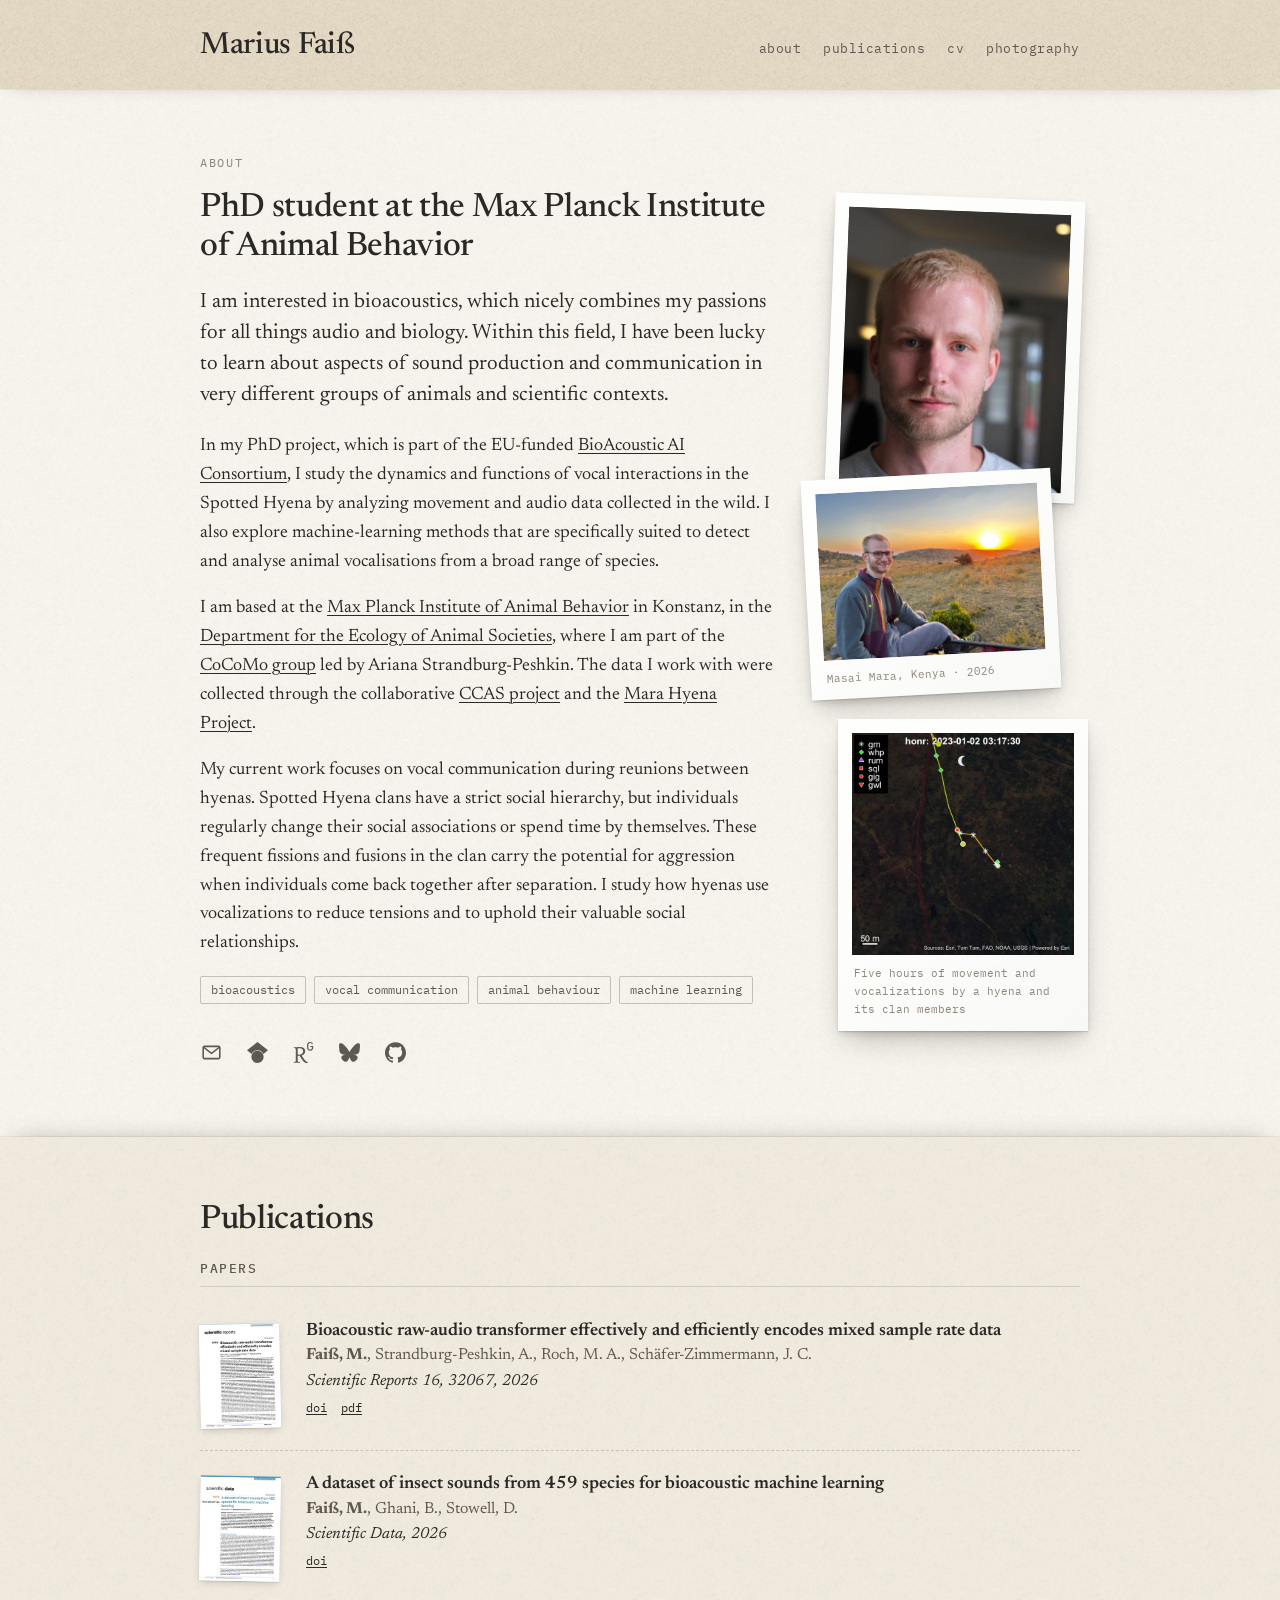
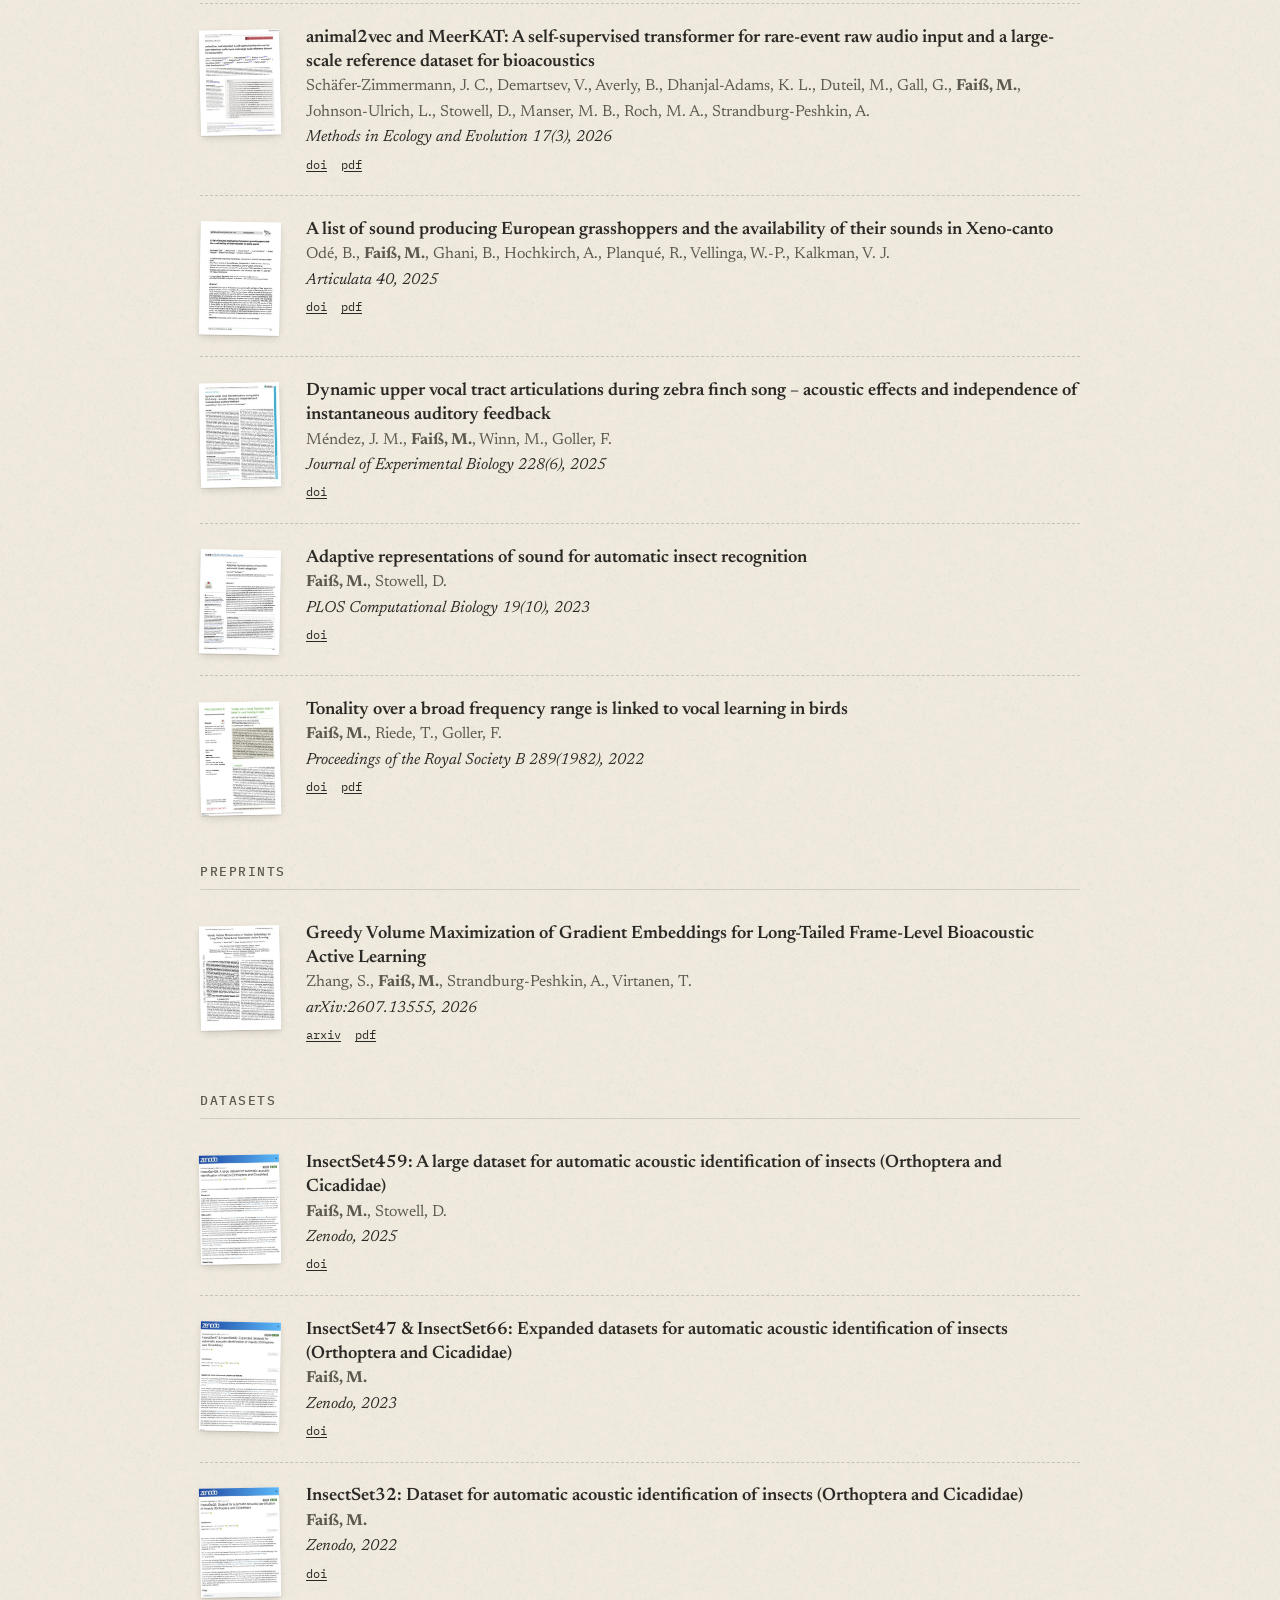
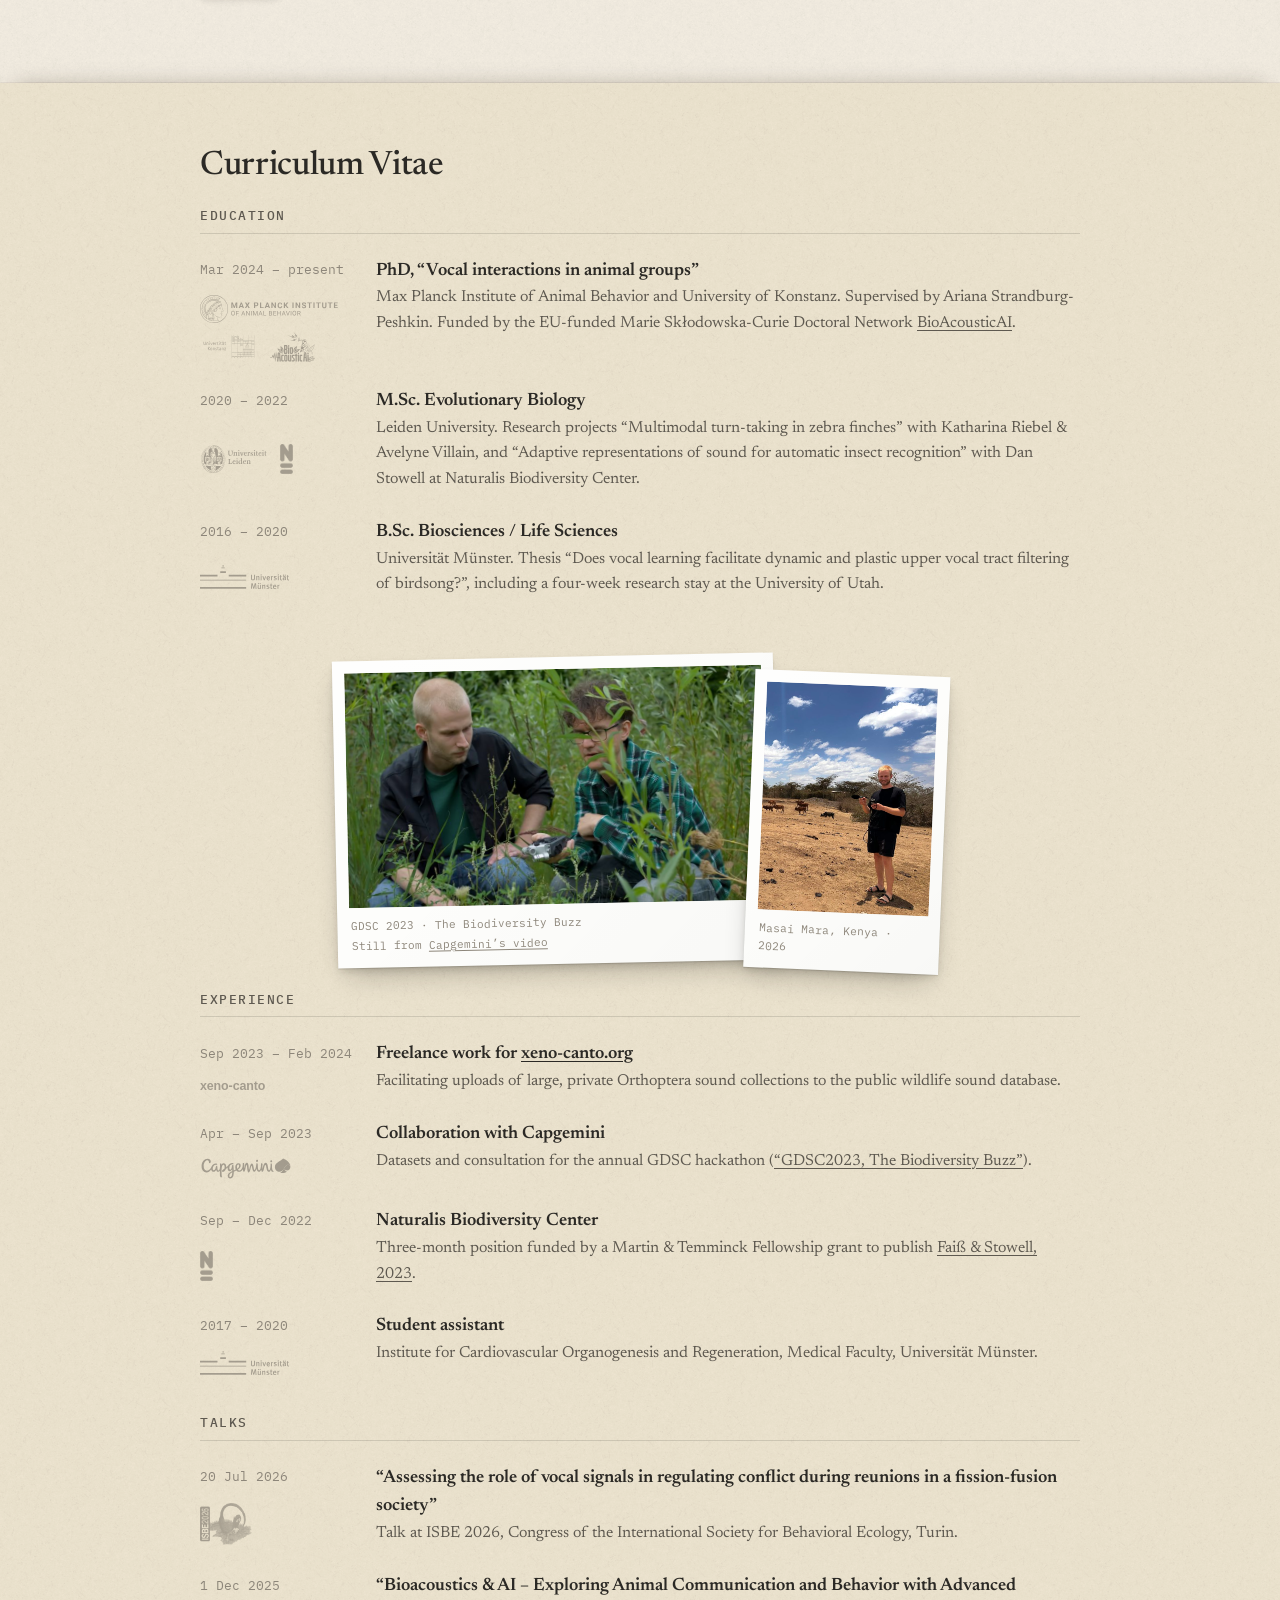
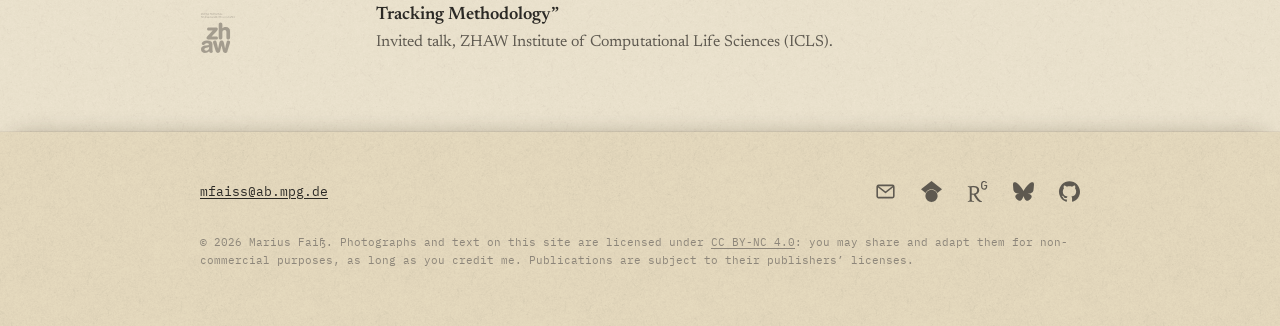
==== commit fc5ee980: "Keep the About video print straight to avoid jagged edges Co-Authored-By: Claude Opus 5.5 <noreply@a" ====
--- a/index.html
+++ b/index.html
@@ -9,7 +9,7 @@
   <link rel="preconnect" href="https://fonts.googleapis.com">
   <link rel="preconnect" href="https://fonts.gstatic.com" crossorigin>
   <link href="https://fonts.googleapis.com/css2?family=IBM+Plex+Mono:wght@400;500&family=Newsreader:ital,opsz,wght@0,6..72,400;0,6..72,500;0,6..72,600;1,6..72,400&display=swap" rel="stylesheet">
-  <link rel="stylesheet" href="css/style.css?v=47aab114">
+  <link rel="stylesheet" href="css/style.css?v=7b78ff03">
   <script src="js/site.js?v=64daeb71" defer></script>
 </head>
 <body>
--- a/css/style.css
+++ b/css/style.css
@@ -218,8 +218,8 @@
 .about-prints .print--me:first-child img { height: 100%; object-fit: cover; object-position: 41% 40%; }
 .print--me:nth-child(2) { margin-top: -26px; transform: rotate(-3deg) translateX(-24px); position: relative; }
 .print--me:nth-child(2) .frame { aspect-ratio: 4 / 3; }
-/* Looping map animation below the two photos */
-.print--me.print--video { margin-top: 26px; transform: rotate(1.4deg) translateX(8px); }
+/* Looping map animation below the two photos, kept straight: a tilted video gets jagged edges */
+.print--me.print--video { margin-top: 26px; transform: translateX(8px); }
 .print--video video { display: block; width: 100%; height: auto; aspect-ratio: 1; background: #2b2925; cursor: zoom-in; }
 
 /* Enlarged video, opened by clicking the small one */
@@ -709,7 +709,7 @@
   .print--me:nth-child(2) { transform: rotate(1.8deg); align-self: center; }
   .about-prints { flex-wrap: wrap; }
   /* On phones the video is moved (by js/site.js) between the About text and the tags */
-  .about-text .print--video { width: 72%; margin: 6px auto 24px; transform: rotate(-1deg); }
+  .about-text .print--video { width: 72%; margin: 6px auto 24px; transform: none; }
   .sheet h2 { font-size: 1.7rem; }
   .stacks { grid-template-columns: 1fr 1fr; gap: 36px 22px; }
   .stack-pile { margin: 8px 8px 16px; }
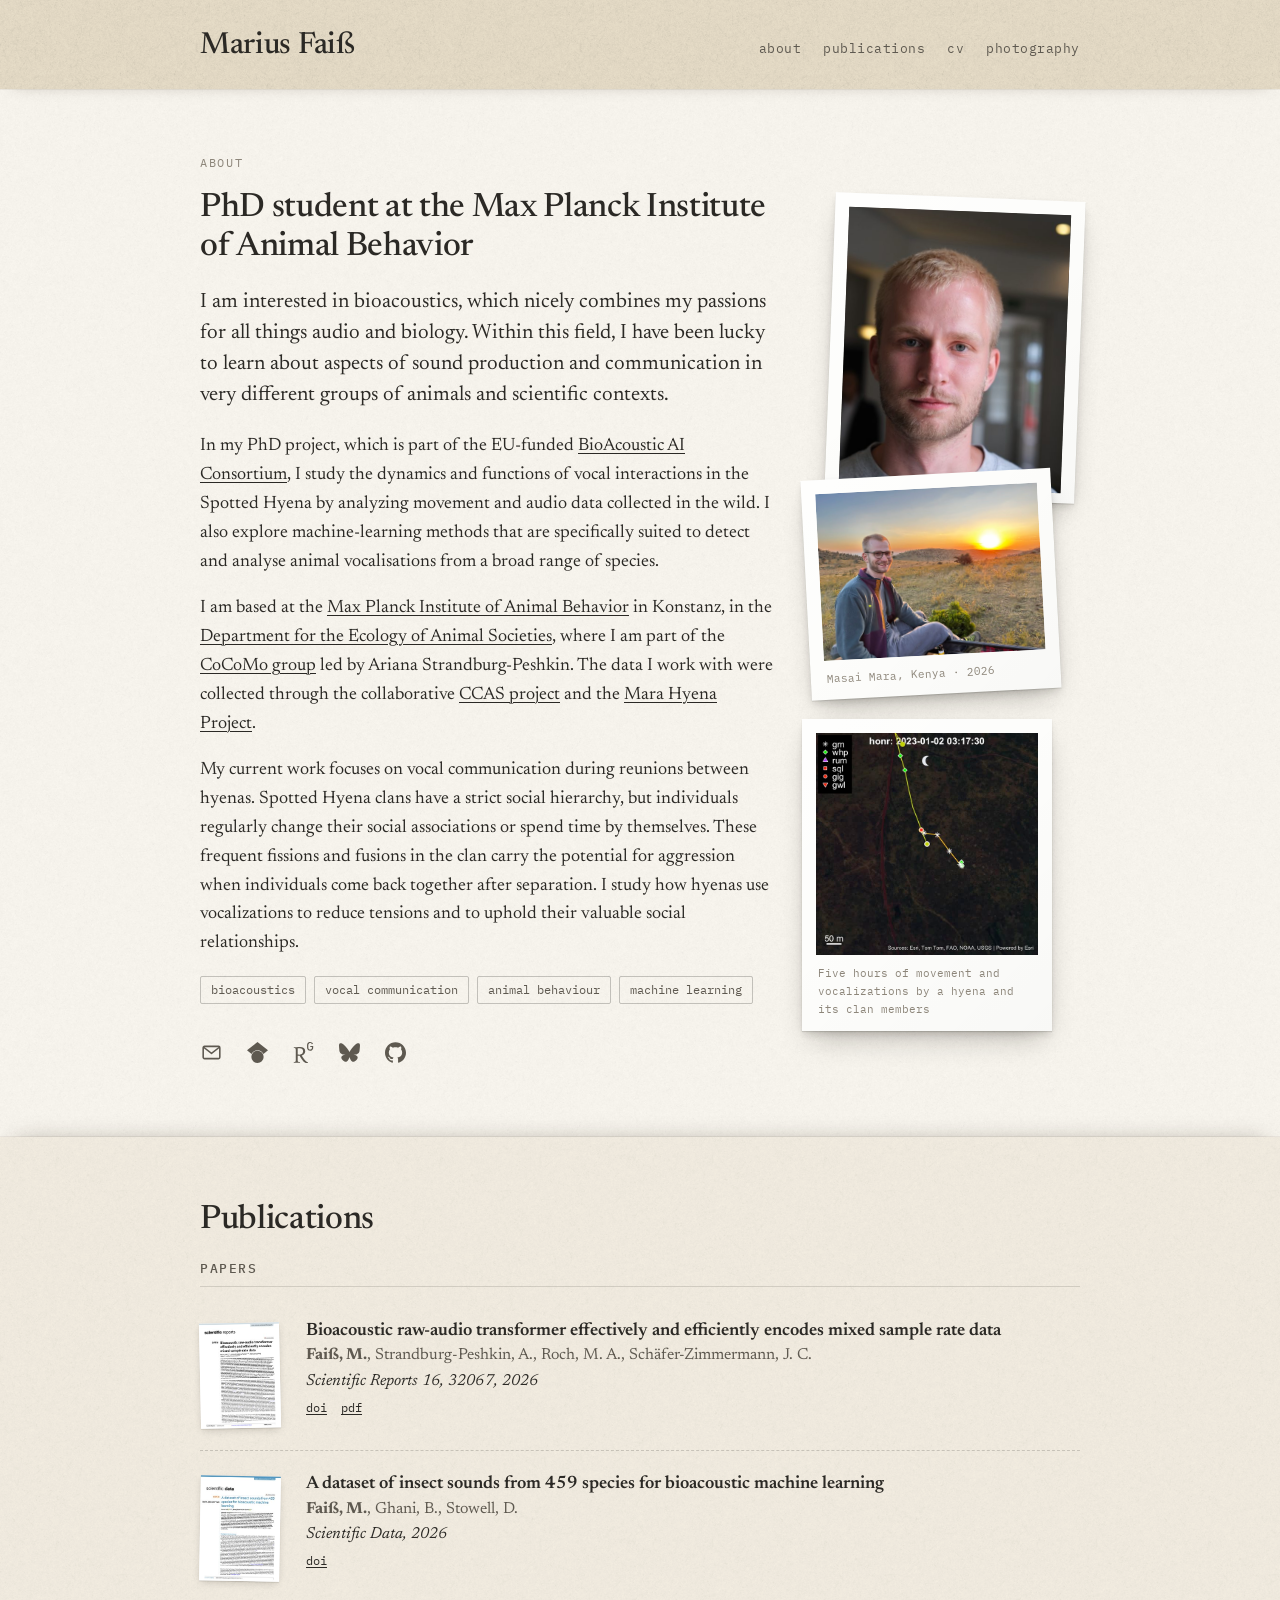
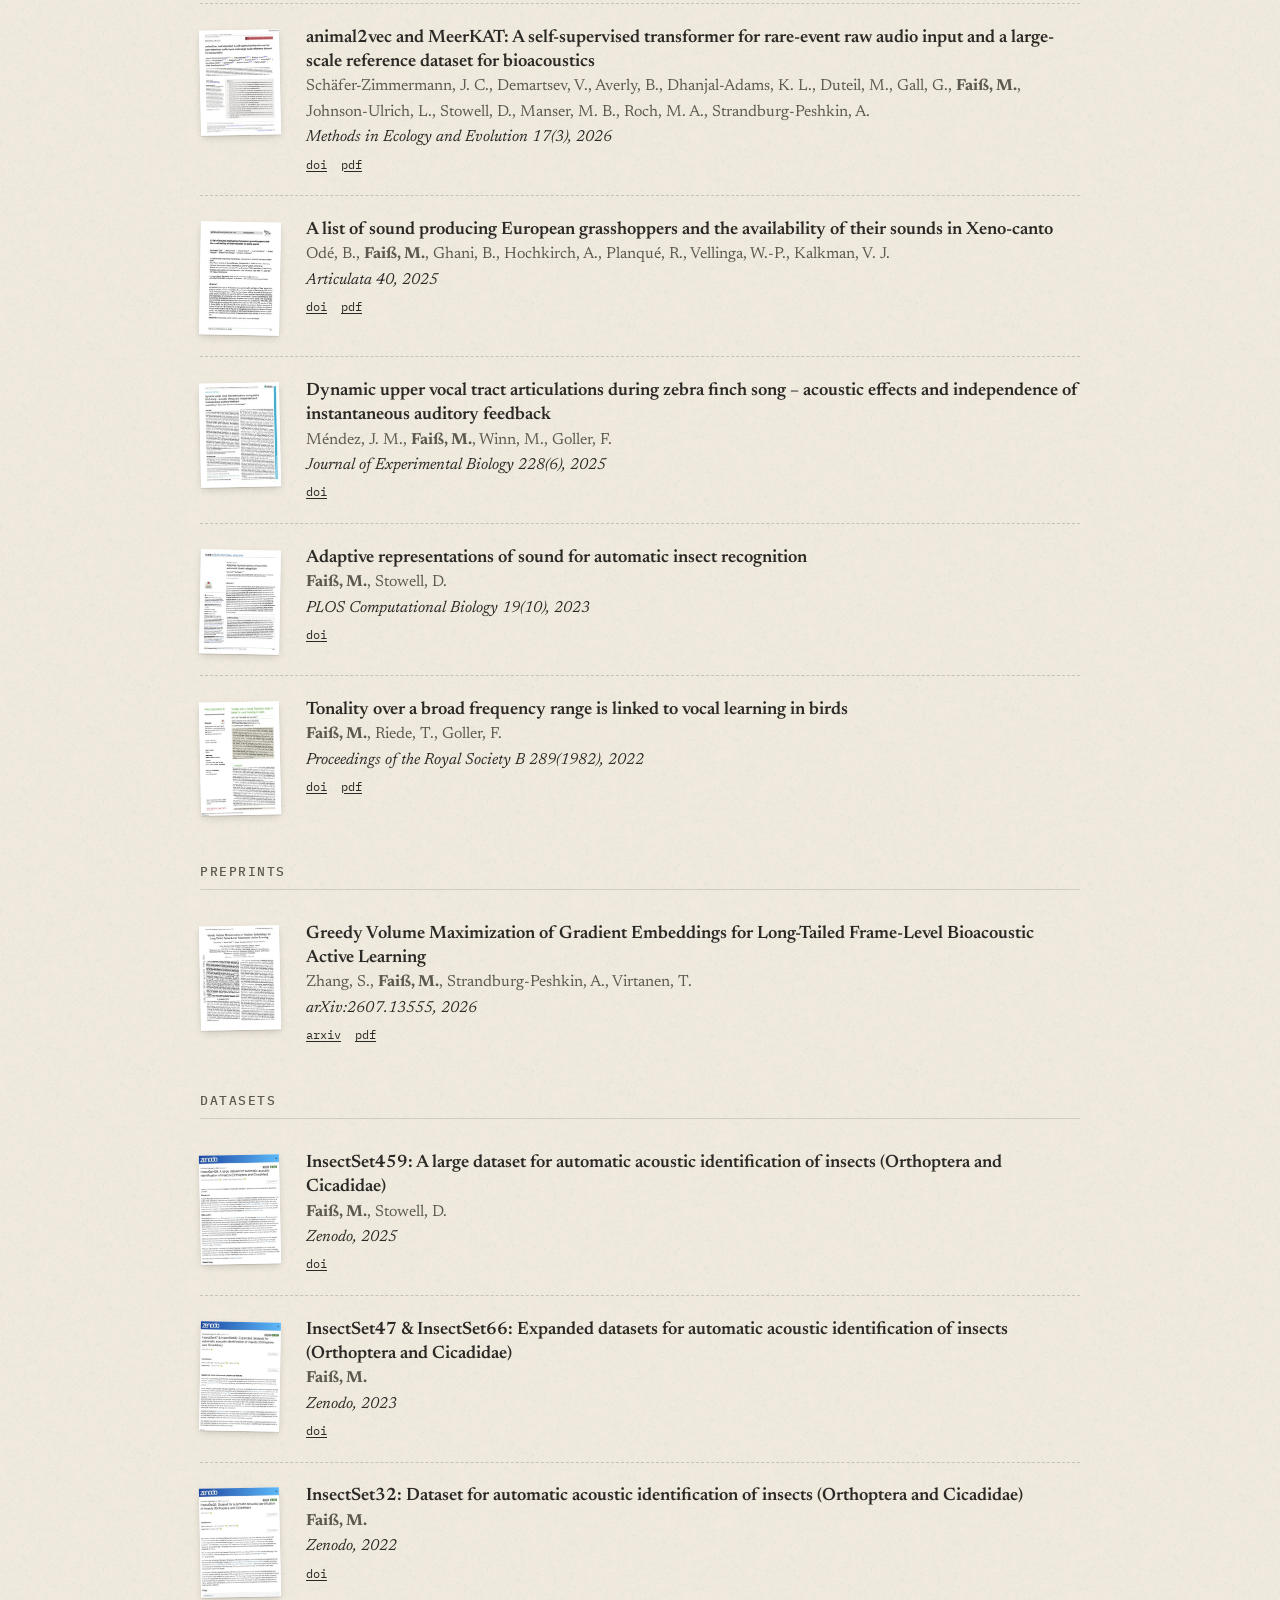
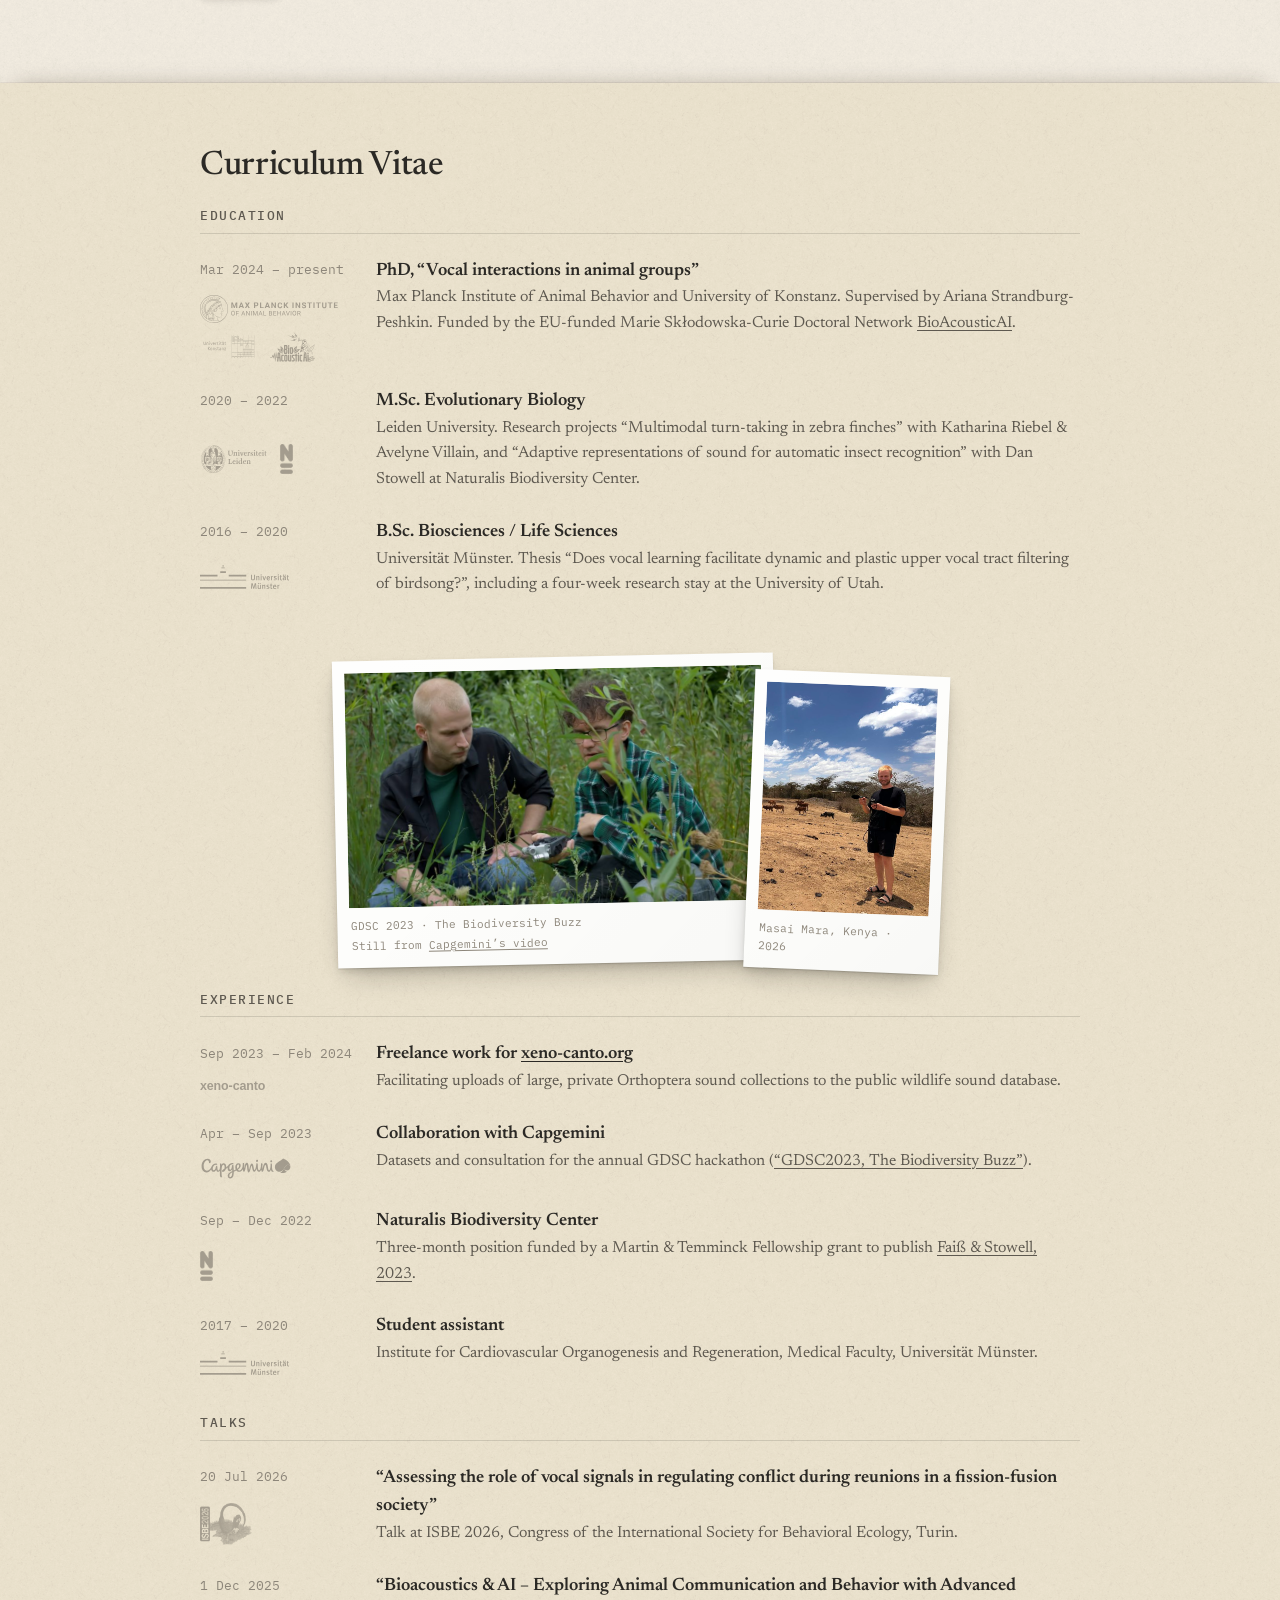
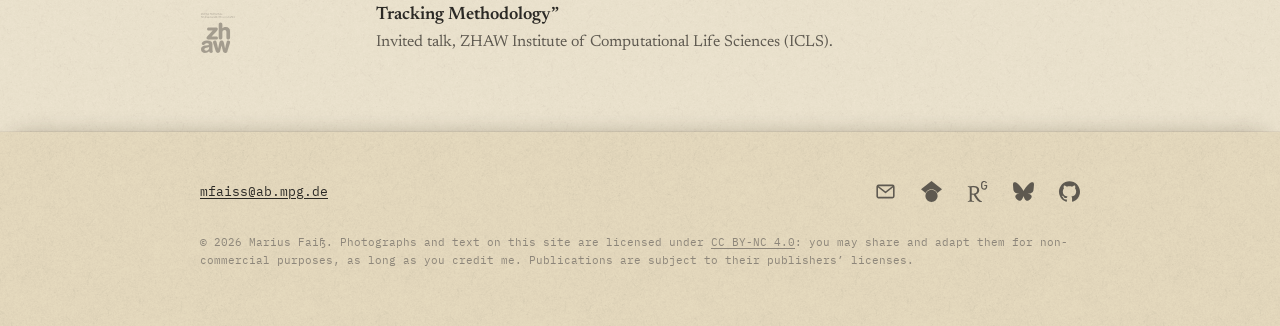
==== commit 47caee22: "About: video print closer to the text; hovered photos lift without changing their order Co-Authored-" ====
--- a/index.html
+++ b/index.html
@@ -9,7 +9,7 @@
   <link rel="preconnect" href="https://fonts.googleapis.com">
   <link rel="preconnect" href="https://fonts.gstatic.com" crossorigin>
   <link href="https://fonts.googleapis.com/css2?family=IBM+Plex+Mono:wght@400;500&family=Newsreader:ital,opsz,wght@0,6..72,400;0,6..72,500;0,6..72,600;1,6..72,400&display=swap" rel="stylesheet">
-  <link rel="stylesheet" href="css/style.css?v=7b78ff03">
+  <link rel="stylesheet" href="css/style.css?v=e707d291">
   <script src="js/site.js?v=64daeb71" defer></script>
 </head>
 <body>
--- a/css/style.css
+++ b/css/style.css
@@ -219,7 +219,7 @@
 .print--me:nth-child(2) { margin-top: -26px; transform: rotate(-3deg) translateX(-24px); position: relative; }
 .print--me:nth-child(2) .frame { aspect-ratio: 4 / 3; }
 /* Looping map animation below the two photos, kept straight: a tilted video gets jagged edges */
-.print--me.print--video { margin-top: 26px; transform: translateX(8px); }
+.print--me.print--video { margin-top: 26px; transform: translateX(-28px); }
 .print--video video { display: block; width: 100%; height: auto; aspect-ratio: 1; background: #2b2925; cursor: zoom-in; }
 
 /* Enlarged video, opened by clicking the small one */
@@ -419,13 +419,15 @@
   box-shadow: var(--shadow);
   transition: transform 0.35s ease, box-shadow 0.35s ease;
 }
-.about-prints .print:hover,
 .prints .print:hover {
   box-shadow: var(--shadow-lifted);
   position: relative;
   z-index: 2;
 }
-.about-prints .print:hover { transform: rotate(0deg) translateY(-4px); }
+/* About prints lift on hover but keep their order, like the CV prints:
+   the lower photo stays on top of the upper one */
+.about-prints .print:hover { transform: rotate(0deg) translateY(-4px); box-shadow: var(--shadow-lifted); }
+.about-prints .print--video:hover { transform: translate(-28px, -4px); }
 .print .frame { display: block; background: #2b2925; overflow: hidden; }
 .print .frame img { width: 100%; height: auto; }
 .print figcaption {
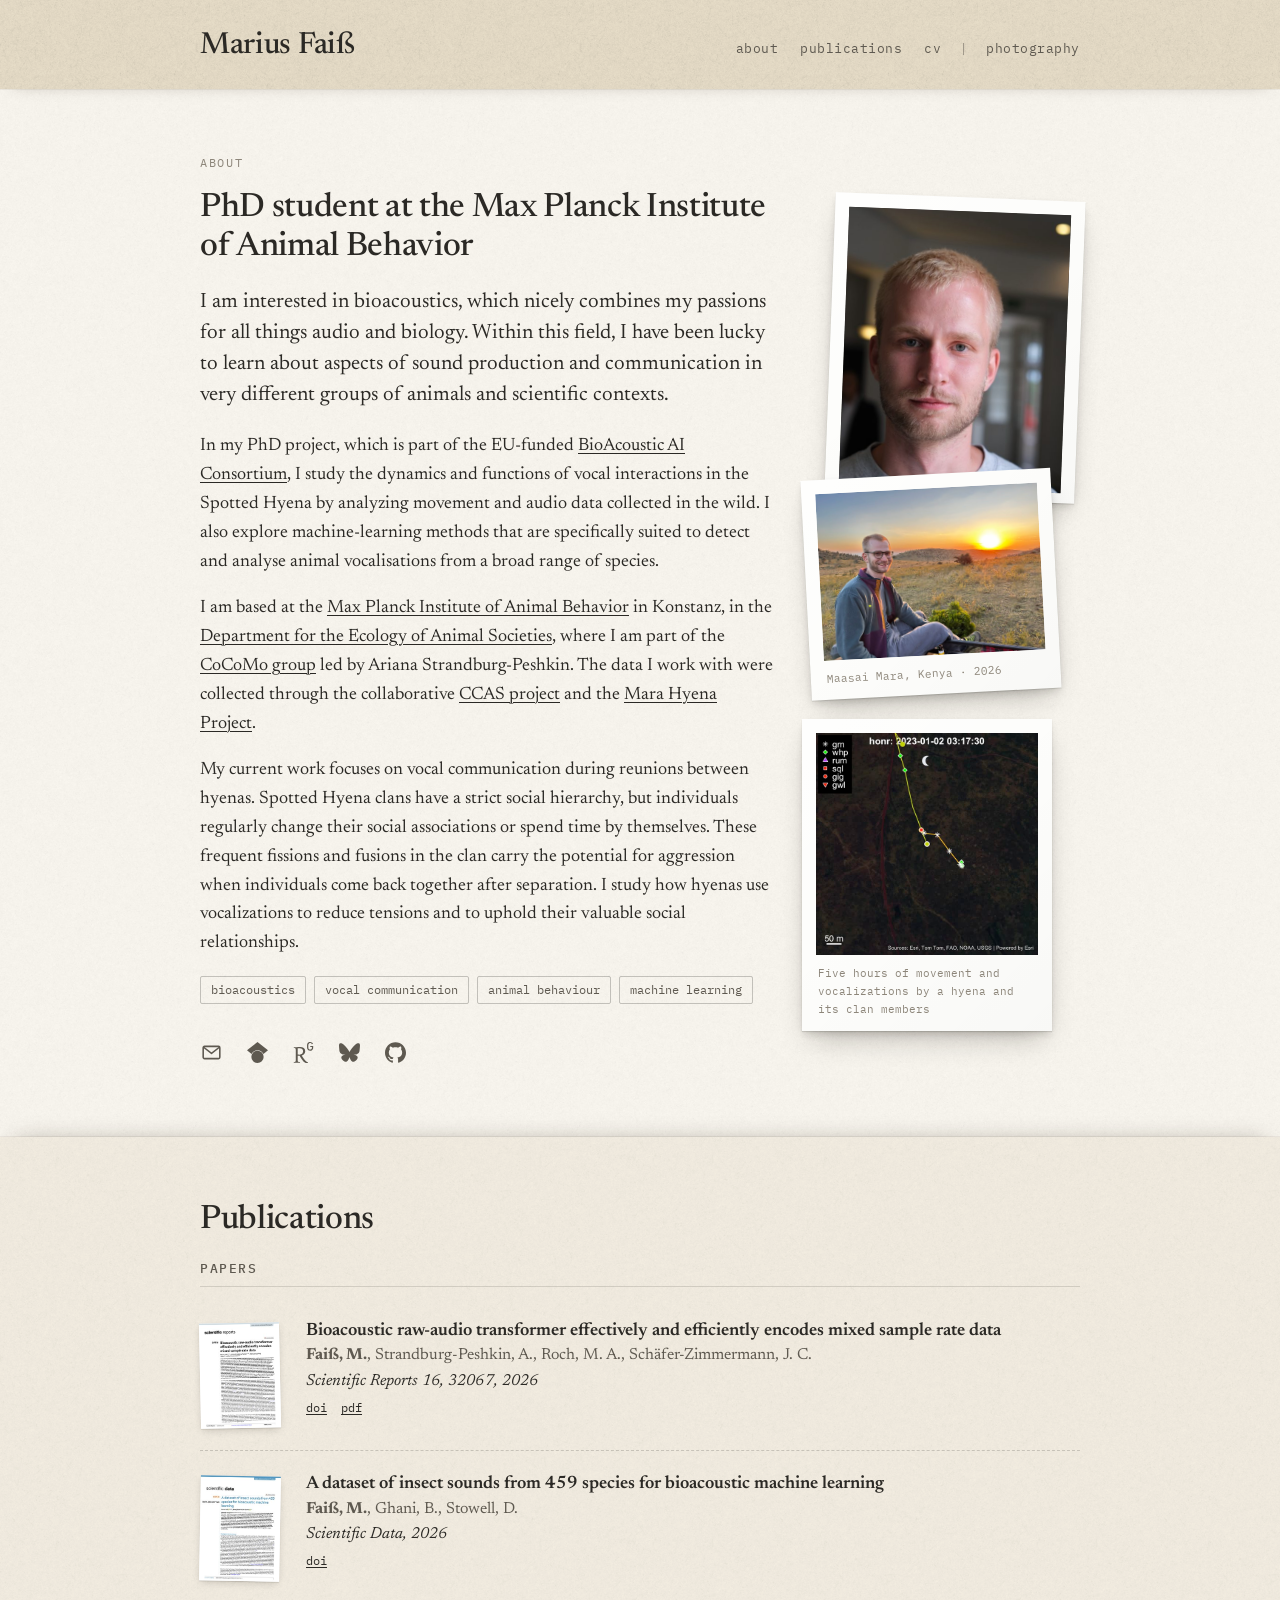
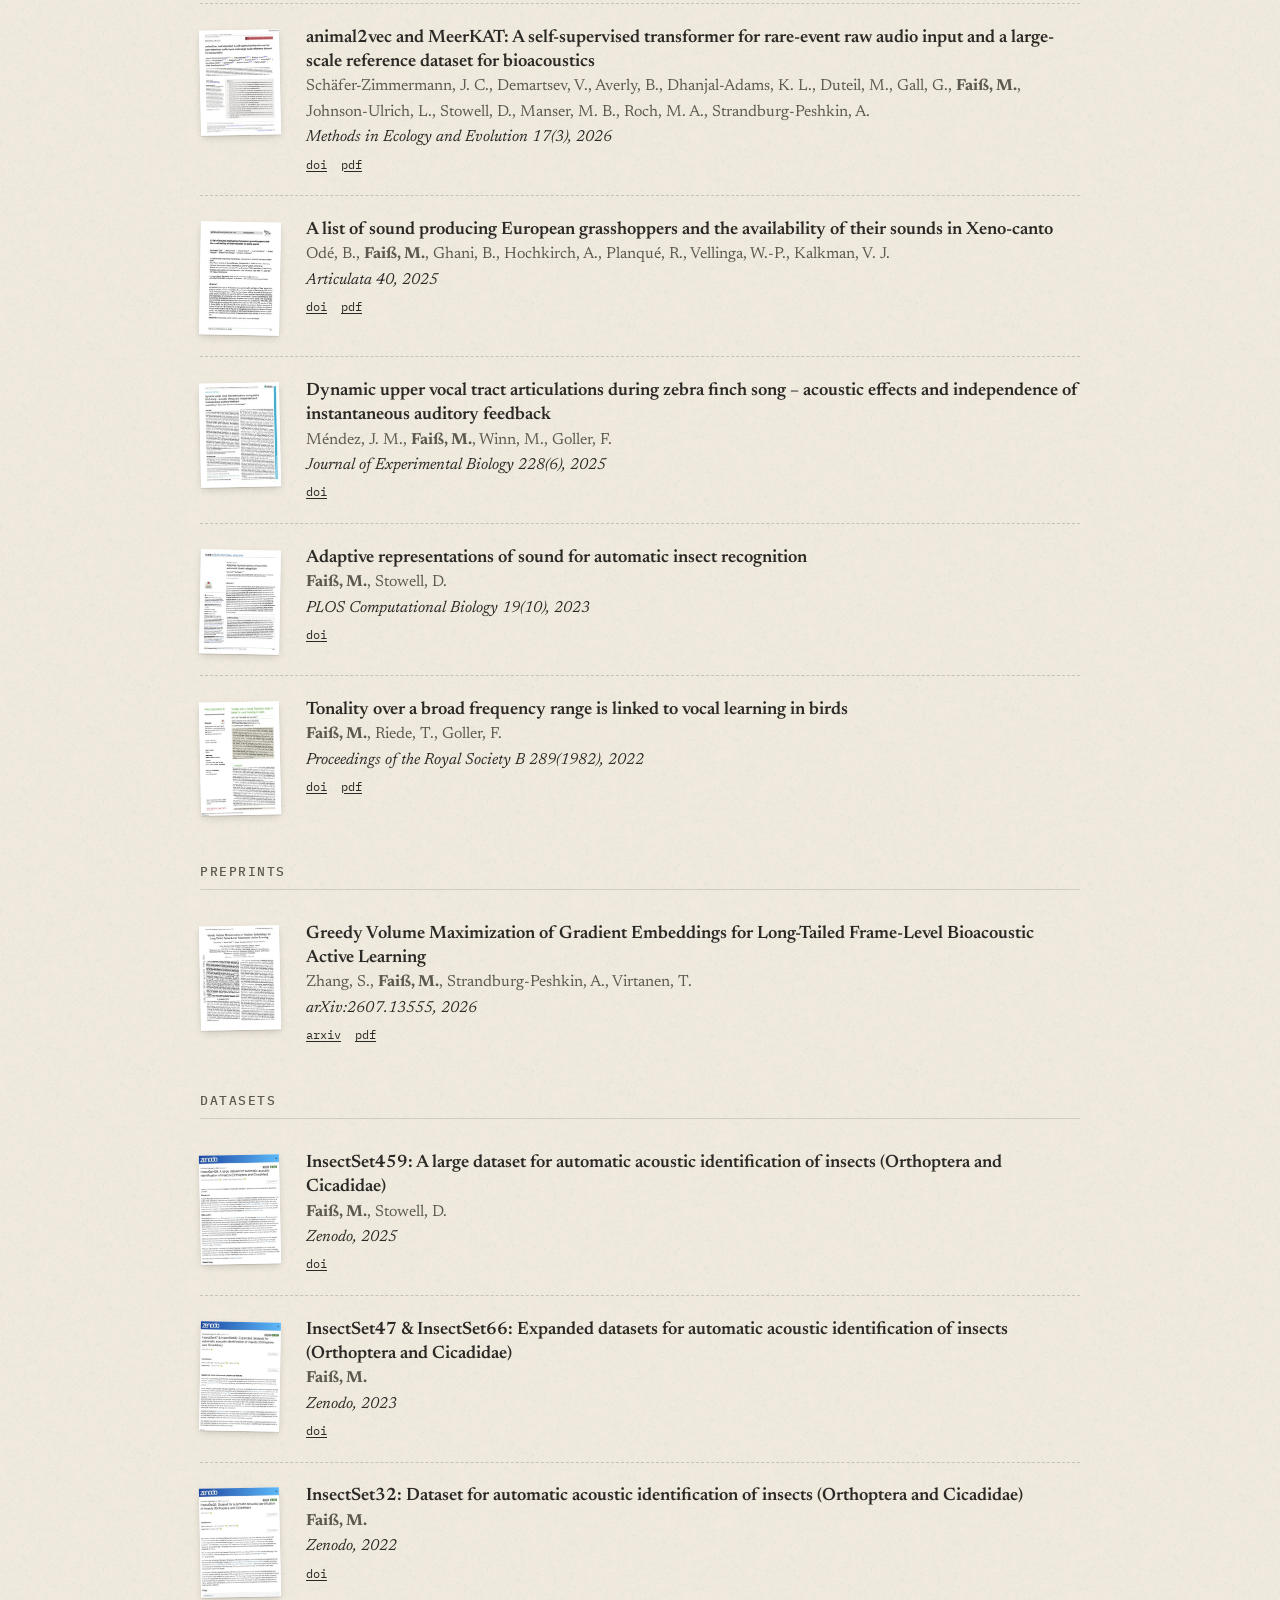
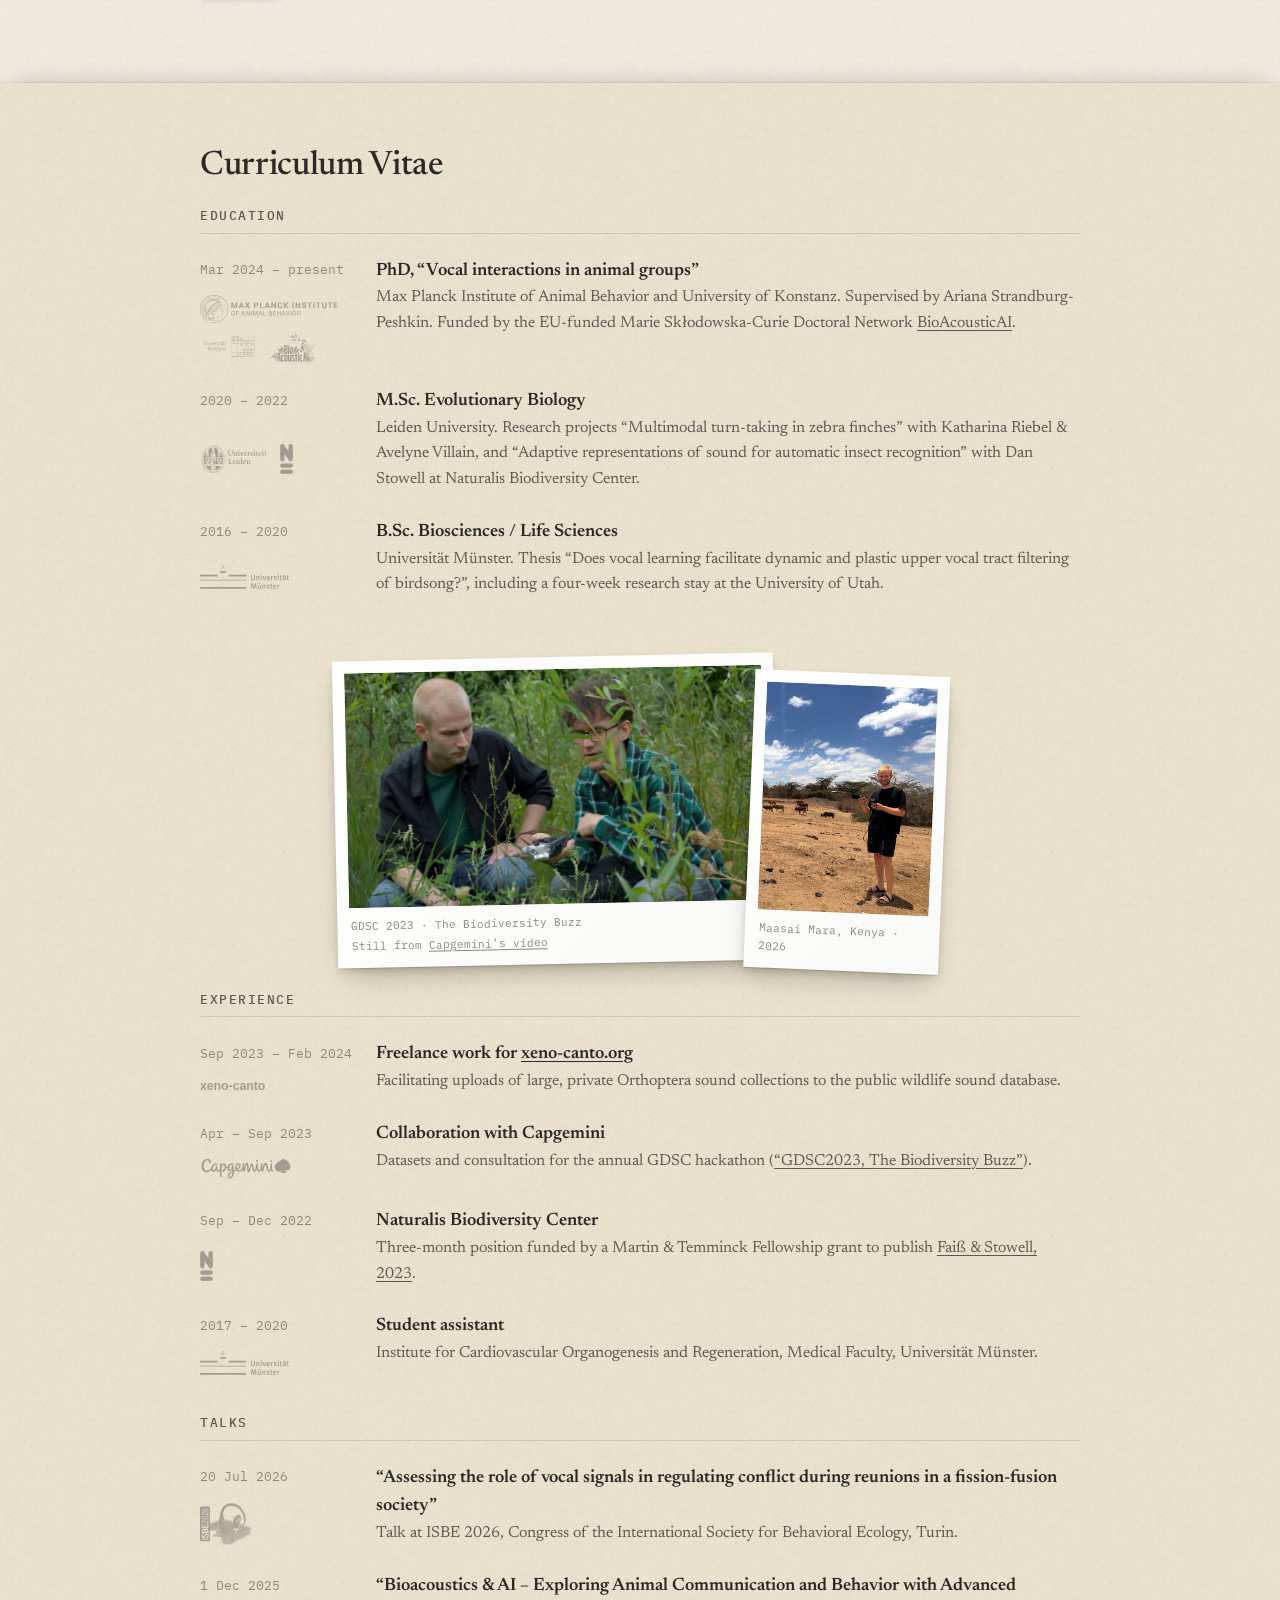
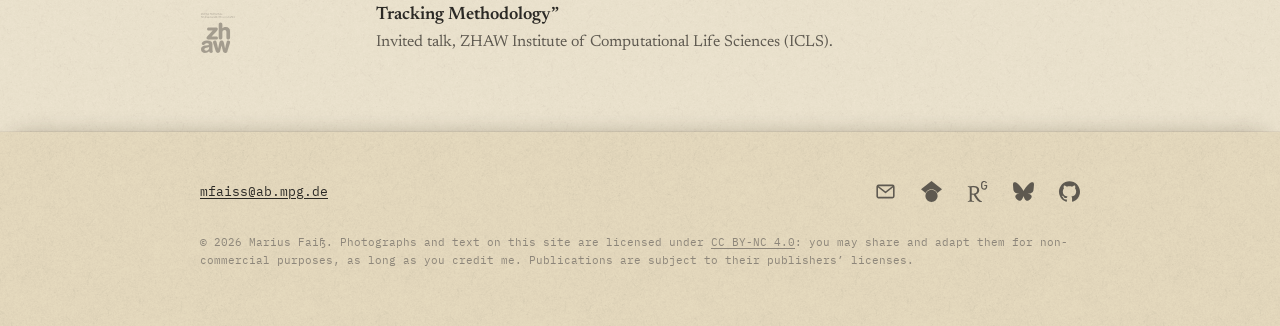
==== commit 4f8cb050: "Album notes with links, Maasai spelling, divider before photography in the top bar Co-Authored-By: C" ====
--- a/index.html
+++ b/index.html
@@ -9,7 +9,7 @@
   <link rel="preconnect" href="https://fonts.googleapis.com">
   <link rel="preconnect" href="https://fonts.gstatic.com" crossorigin>
   <link href="https://fonts.googleapis.com/css2?family=IBM+Plex+Mono:wght@400;500&family=Newsreader:ital,opsz,wght@0,6..72,400;0,6..72,500;0,6..72,600;1,6..72,400&display=swap" rel="stylesheet">
-  <link rel="stylesheet" href="css/style.css?v=e707d291">
+  <link rel="stylesheet" href="css/style.css?v=331e200f">
   <script src="js/site.js?v=64daeb71" defer></script>
 </head>
 <body>
@@ -21,6 +21,7 @@
         <a href="#about">about</a>
         <a href="#publications">publications</a>
         <a href="#cv">cv</a>
+        <span class="nav-sep" aria-hidden="true"></span>
         <a href="photography.html">photography</a>
       </nav>
     </header>
@@ -54,8 +55,8 @@
           <div class="frame"><img src="photos/me/dscf5089.jpg" width="900" height="600" alt="Portrait of Marius Faiß"></div>
         </figure>
         <figure class="print print--me">
-          <div class="frame"><img src="photos/me/img-8635.jpg" width="900" height="675" alt="Marius Faiß at sunset in the Masai Mara" loading="lazy"></div>
-          <figcaption><span>Masai Mara, Kenya · 2026</span></figcaption>
+          <div class="frame"><img src="photos/me/img-8635.jpg" width="900" height="675" alt="Marius Faiß at sunset in the Maasai Mara" loading="lazy"></div>
+          <figcaption><span>Maasai Mara, Kenya · 2026</span></figcaption>
         </figure>
         <figure class="print print--me print--video" title="Click to enlarge">
           <div class="frame"><video src="video/honr-movement.mp4" poster="video/honr-movement.jpg" width="600" height="600" autoplay muted loop playsinline preload="metadata" aria-label="Animated map of five hours of movement and vocalizations by a hyena and its clan members"></video></div>
@@ -197,8 +198,8 @@
           <figcaption><span>GDSC 2023 · The Biodiversity Buzz</span><span>Still from <a href="https://www.youtube.com/watch?v=oyo_aV-KsMM">Capgemini’s video</a></span></figcaption>
         </figure>
         <figure class="print print--cv" style="--r: 0.75">
-          <div class="frame"><img src="photos/me/img-9001.jpg" width="675" height="900" alt="Marius Faiß with a microphone and sound recorder in the Masai Mara" loading="lazy"></div>
-          <figcaption><span>Masai Mara, Kenya · 2026</span></figcaption>
+          <div class="frame"><img src="photos/me/img-9001.jpg" width="675" height="900" alt="Marius Faiß with a microphone and sound recorder in the Maasai Mara" loading="lazy"></div>
+          <figcaption><span>Maasai Mara, Kenya · 2026</span></figcaption>
         </figure>
       </div>
 
--- a/css/style.css
+++ b/css/style.css
@@ -146,6 +146,8 @@
   text-transform: lowercase;
 }
 .masthead nav a { text-decoration: none; color: var(--ink-soft); }
+/* Divider before "photography": the links to its left are sections of the home page */
+.masthead nav .nav-sep { align-self: center; width: 1px; height: 0.95em; background: currentColor; opacity: 0.35; }
 .masthead nav a:hover,
 .masthead nav a[aria-current="page"] { color: var(--accent); }
 
